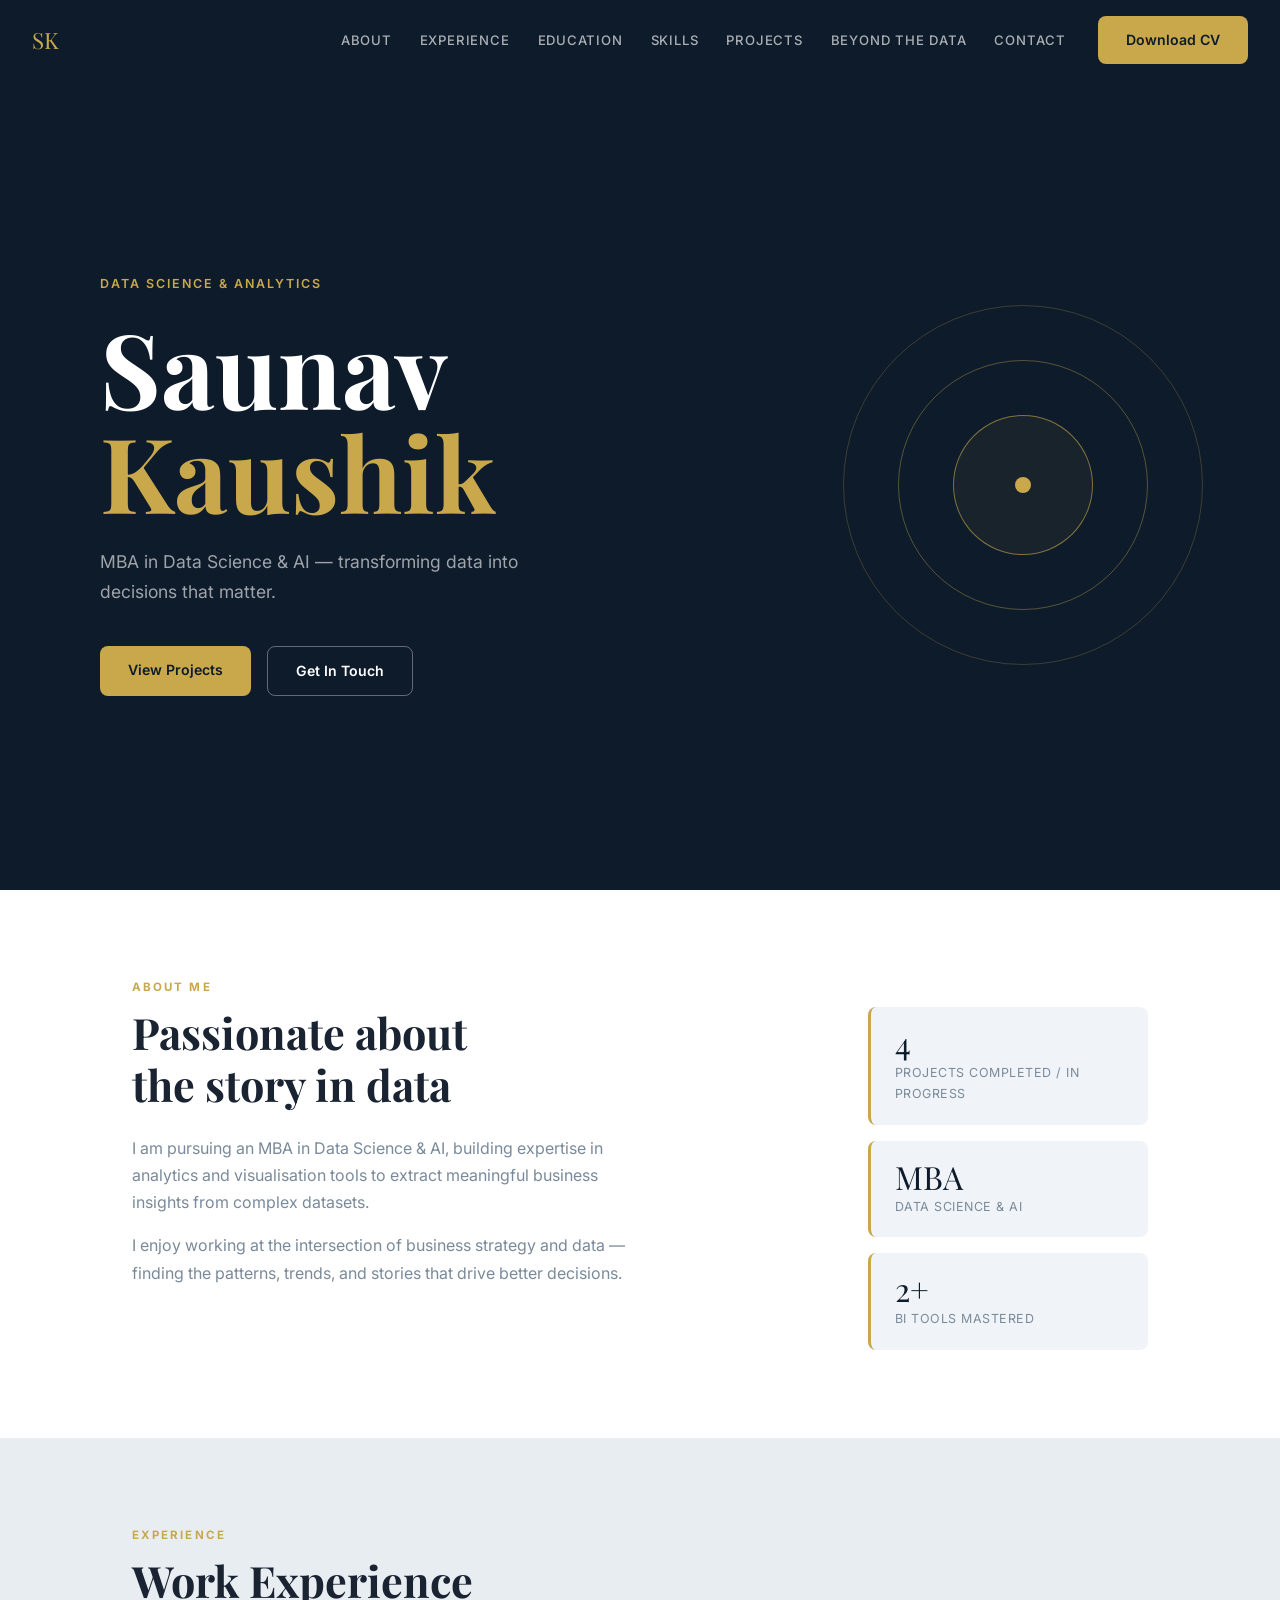
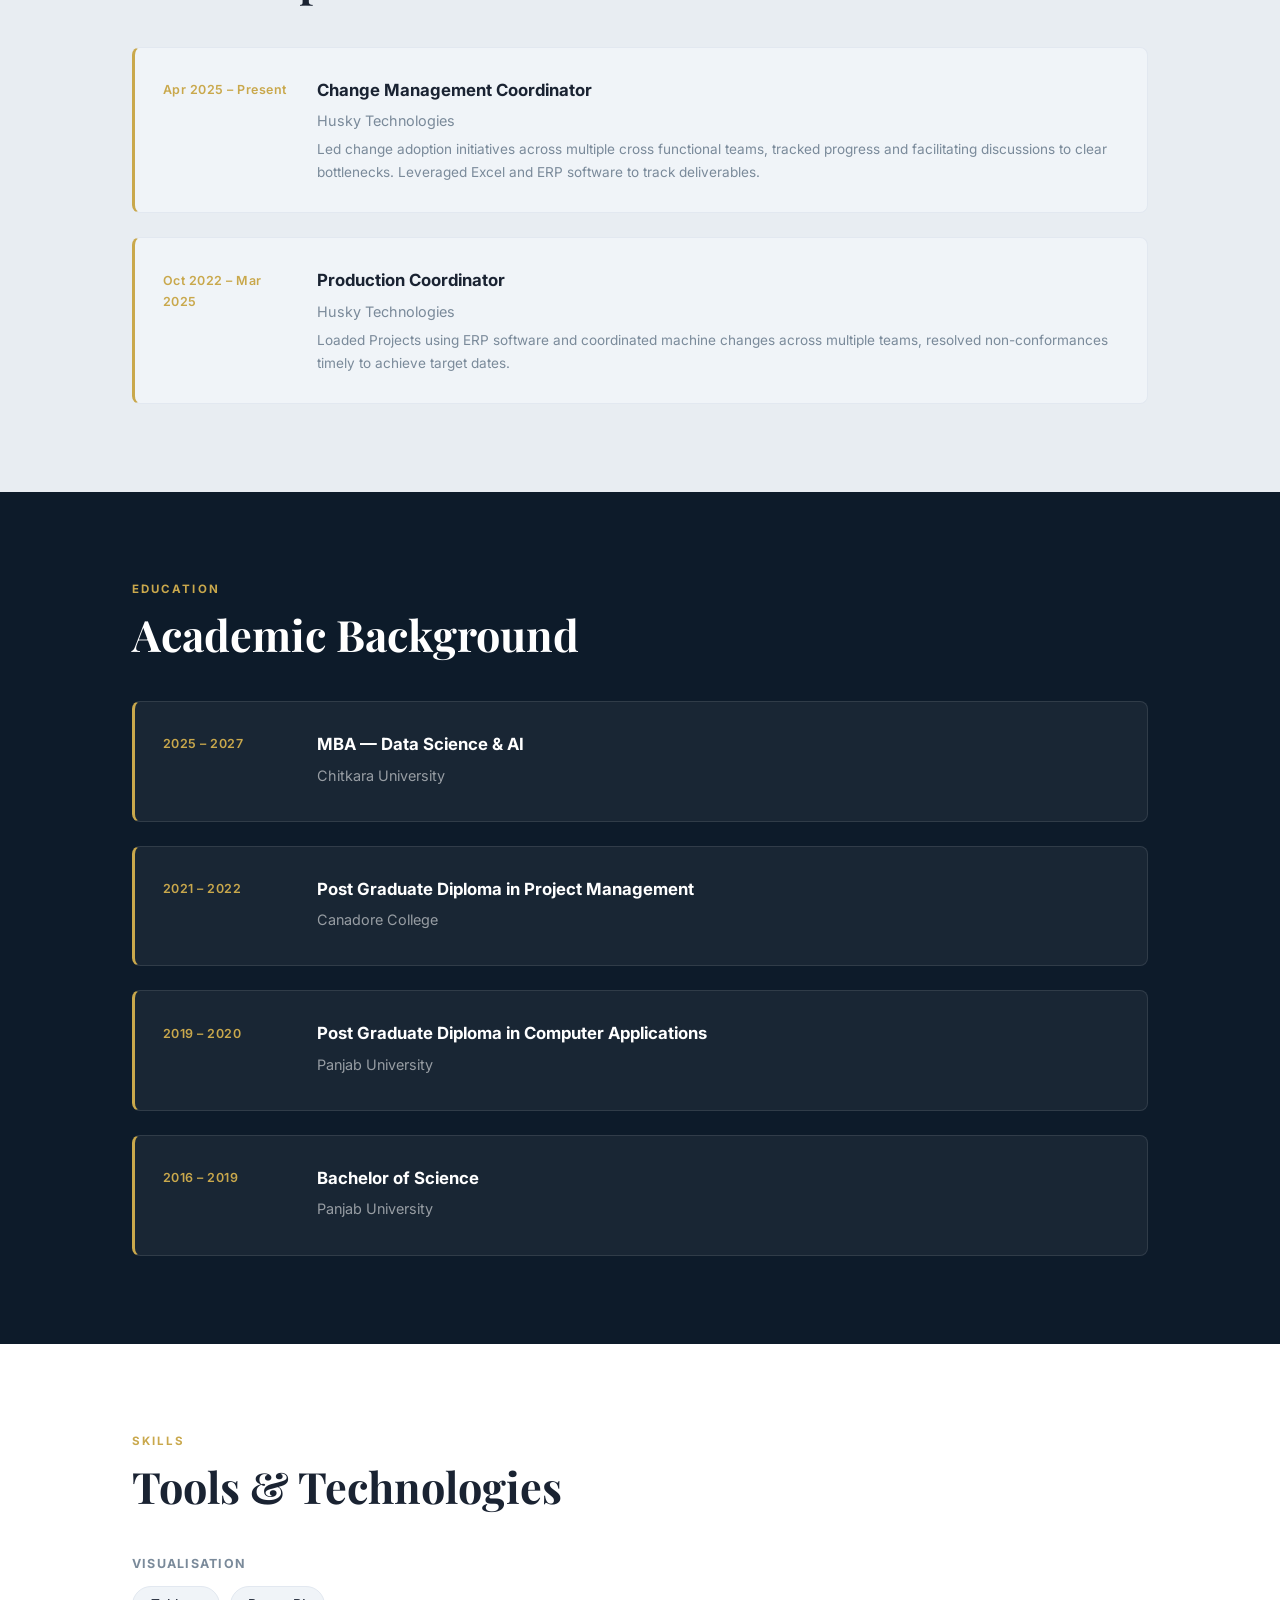
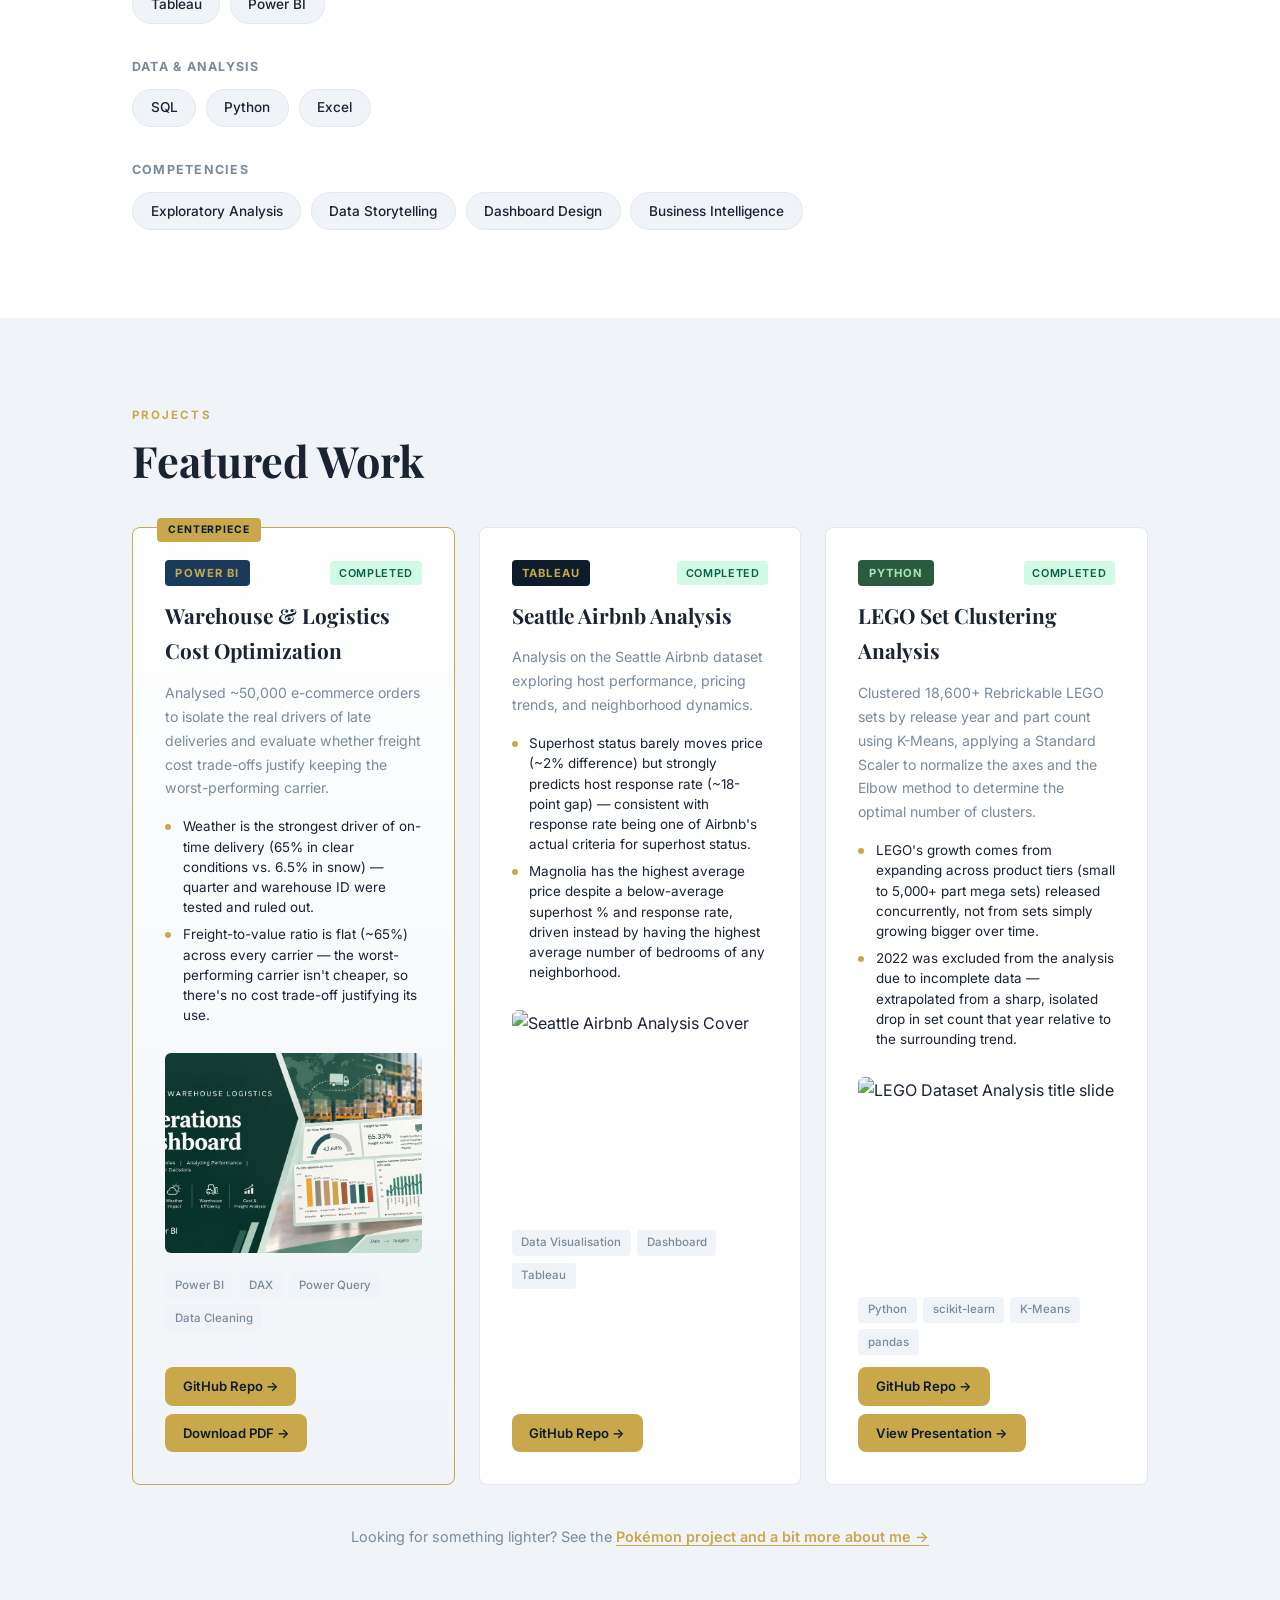
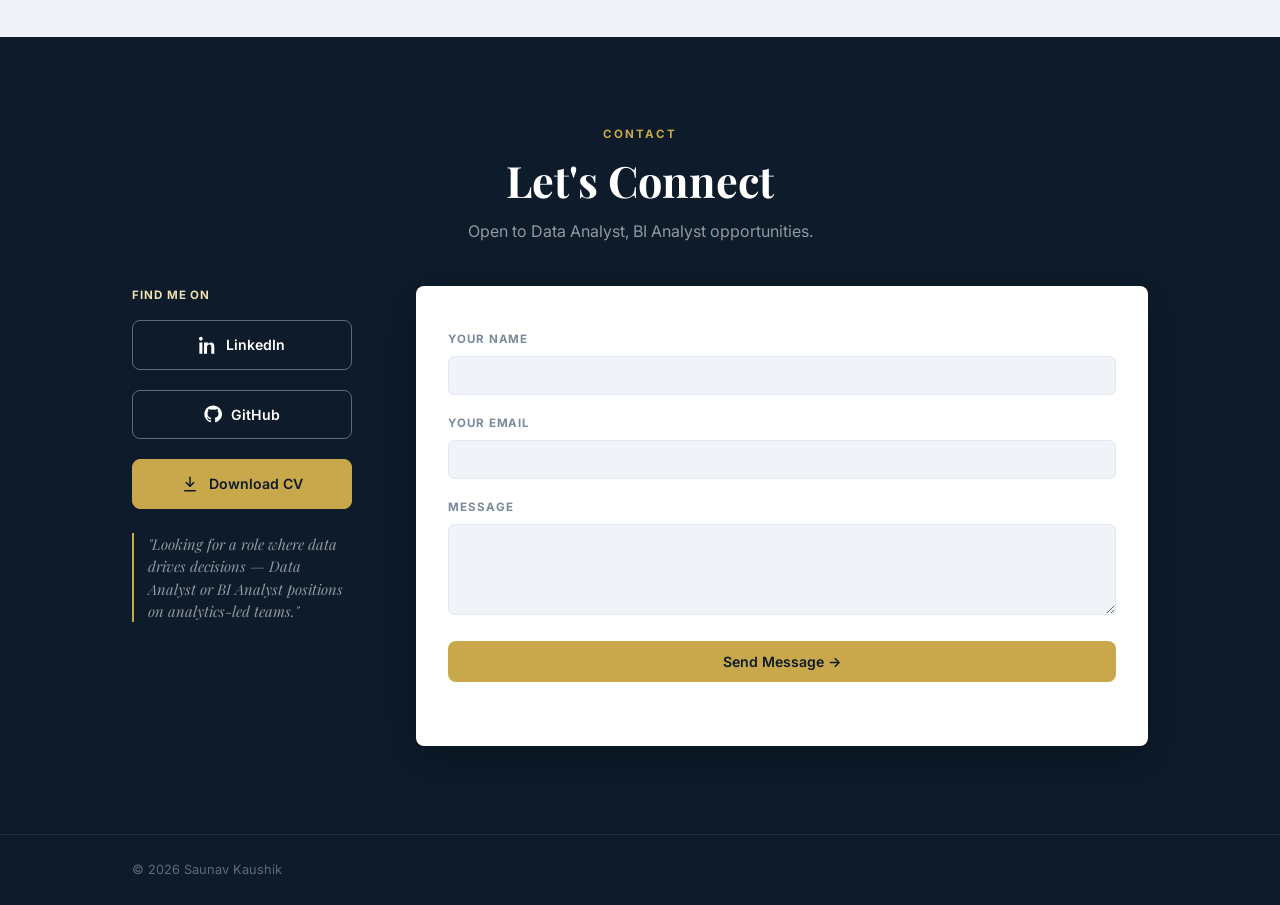
==== index.html @ afb72b19 "Update index.html" ====
<!DOCTYPE html>
<html lang="en">
<head>
  <meta charset="UTF-8" />
  <meta name="viewport" content="width=device-width, initial-scale=1.0"/>
  <title>Saunav Kaushik | Data Science Portfolio</title>
  <link rel="preconnect" href="https://fonts.googleapis.com">
  <link href="https://fonts.googleapis.com/css2?family=Playfair+Display:wght@600;700&family=Inter:wght@300;400;500;600&display=swap" rel="stylesheet">
  <link rel="stylesheet" href="css/style.css" />
</head>
<body>

  <!-- NAV -->
  <nav>
    <a href="index.html" class="nav-logo">SK</a>
    <ul>
      <li><a href="#about">About</a></li>
      <li><a href="#experience">Experience</a></li>
      <li><a href="#education">Education</a></li>
      <li><a href="#skills">Skills</a></li>
      <li><a href="#projects">Projects</a></li>
      <li><a href="fun.html">Beyond the Data</a></li>
      <li><a href="#contact">Contact</a></li>
    </ul>
    <a href="https://drive.google.com/file/d/1WptvGumXlsymUgz3zxBfDoVuFLlQmoJk/view?usp=sharing" target="_blank" class="btn btn-nav">Download CV</a>
  </nav>

  <!-- HERO -->
  <section class="hero">
    <div class="hero-inner">
      <p class="hero-tag">Data Science &amp; Analytics</p>
      <h1>Saunav<br><span>Kaushik</span></h1>
      <p class="hero-sub">MBA in Data Science &amp; AI — transforming data into decisions that matter.</p>
      <div class="hero-cta">
        <a href="#projects" class="btn">View Projects</a>
        <a href="#contact" class="btn btn-ghost">Get In Touch</a>
      </div>
    </div>
    <div class="hero-graphic">
      <div class="graphic-ring r1"></div>
      <div class="graphic-ring r2"></div>
      <div class="graphic-ring r3"></div>
      <div class="graphic-dot"></div>
    </div>
  </section>

  <!-- ABOUT -->
  <section id="about" class="section">
    <div class="container">
      <div class="section-label">About Me</div>
      <div class="about-grid">
        <div>
          <h2>Passionate about<br>the story in data</h2>
          <p>I am pursuing an MBA in Data Science &amp; AI, building expertise in analytics and visualisation tools to extract meaningful business insights from complex datasets.</p>
          <p>I enjoy working at the intersection of business strategy and data — finding the patterns, trends, and stories that drive better decisions.</p>
        </div>
        <div class="stat-stack">
          <div class="stat-card">
            <span class="stat-num">4</span>
            <span class="stat-desc">Projects Completed / In Progress</span>
          </div>
          <div class="stat-card">
            <span class="stat-num">MBA</span>
            <span class="stat-desc">Data Science &amp; AI</span>
          </div>
          <div class="stat-card">
            <span class="stat-num">2+</span>
            <span class="stat-desc">BI Tools Mastered</span>
          </div>
        </div>
      </div>
    </div>
  </section>

  <!-- EXPERIENCE -->
<section id="experience" class="section section-experience">
  <div class="container">
    <div class="section-label">Experience</div>
    <h2>Work Experience</h2>
    <div class="edu-timeline">

      <div class="edu-card" style="background: var(--slate); border-color: var(--border); border-left: 3px solid var(--gold);">
        <div class="edu-year">Apr 2025 – Present</div>
        <div class="edu-body">
          <h3 style="color: var(--ink);">Change Management Coordinator</h3>
          <p class="edu-inst" style="color: var(--muted);">Husky Technologies</p>
          <p class="edu-detail" style="color: var(--muted);">Led change adoption initiatives across multiple cross functional teams, tracked progress and facilitating discussions to clear bottlenecks. Leveraged Excel and ERP software to track deliverables.</p>
        </div>
      </div>

      <div class="edu-card" style="background: var(--slate); border-color: var(--border); border-left: 3px solid var(--gold);">
        <div class="edu-year">Oct 2022 – Mar 2025</div>
        <div class="edu-body">
          <h3 style="color: var(--ink);">Production Coordinator</h3>
          <p class="edu-inst" style="color: var(--muted);">Husky Technologies</p>
          <p class="edu-detail" style="color: var(--muted);">Loaded Projects using ERP software and coordinated machine changes across multiple teams, resolved non-conformances timely to achieve target dates.</p>
        </div>
      </div>

      <!-- Add more work experience blocks if needed -->

    </div>
  </div>
</section>

  <!-- EDUCATION -->
  <section id="education" class="section section-dark">
    <div class="container">
      <div class="section-label light">Education</div>
      <h2 class="light">Academic Background</h2>
      <div class="edu-timeline">

        <div class="edu-card">
          <div class="edu-year">2025 – 2027</div>
          <div class="edu-body">
            <h3>MBA — Data Science &amp; AI</h3>
            <p class="edu-inst">Chitkara University</p>
            <p class="edu-detail"><!-- Add relevant coursework, GPA, or a one-liner about the program --></p>
          </div>
        </div>

        <div class="edu-card">
          <div class="edu-year">2021 – 2022</div>
          <div class="edu-body">
            <h3>Post Graduate Diploma in Project Management</h3>
            <p class="edu-inst">Canadore College</p>
            <p class="edu-detail"><!-- Grade / specialisation --></p>
          </div>
        </div>

        <div class="edu-card">
          <div class="edu-year">2019 – 2020</div>
          <div class="edu-body">
            <h3>Post Graduate Diploma in Computer Applications</h3>
            <p class="edu-inst">Panjab University</p>
            <p class="edu-detail"><!-- Grade / specialisation --></p>
          </div>
        </div>

                <div class="edu-card">
          <div class="edu-year">2016 – 2019</div>
          <div class="edu-body">
            <h3>Bachelor of Science</h3>
            <p class="edu-inst">Panjab University</p>
            <p class="edu-detail"><!-- Grade / specialisation --></p>
          </div>
        </div>

        <!-- Add more education blocks if needed -->

      </div>
    </div>
  </section>

  <!-- SKILLS -->
  <section id="skills" class="section">
    <div class="container">
      <div class="section-label">Skills</div>
      <h2>Tools &amp; Technologies</h2>
      <div class="skills-grid">
        <div class="skill-group">
          <h4>Visualisation</h4>
          <div class="pills">
            <span class="pill">Tableau</span>
            <span class="pill">Power BI</span>
          </div>
        </div>
        <div class="skill-group">
          <h4>Data &amp; Analysis</h4>
          <div class="pills">
            <span class="pill">SQL</span>
            <span class="pill">Python</span>
            <span class="pill">Excel</span>
          </div>
        </div>
        <div class="skill-group">
          <h4>Competencies</h4>
          <div class="pills">
            <span class="pill">Exploratory Analysis</span>
            <span class="pill">Data Storytelling</span>
            <span class="pill">Dashboard Design</span>
            <span class="pill">Business Intelligence</span>
          </div>
        </div>
      </div>
    </div>
  </section>

  <!-- PROJECTS -->
  <section id="projects" class="section section-mid">
    <div class="container">
      <div class="section-label">Projects</div>
      <h2>Featured Work</h2>
      <div class="projects-grid">

        <!-- PROJECT 1 — Power BI — Warehouse/Logistics (Centerpiece) -->
        <div class="project-card project-featured">
          <div class="project-header">
            <span class="tool-badge pbi">Power BI</span>
            <span class="status-badge done">Completed</span>
          </div>
          <h3>Warehouse &amp; Logistics Cost Optimization</h3>
          <p>Analysed ~50,000 e-commerce orders to isolate the real drivers of late deliveries and evaluate whether freight cost trade-offs justify keeping the worst-performing carrier.</p>
          <ul class="project-analysis">
            <li>Weather is the strongest driver of on-time delivery (65% in clear conditions vs. 6.5% in snow) — quarter and warehouse ID were tested and ruled out.</li>
            <li>Freight-to-value ratio is flat (~65%) across every carrier — the worst-performing carrier isn't cheaper, so there's no cost trade-off justifying its use.</li>
          </ul>
          <div class="project-screenshots single" style="grid-template-columns: 1fr;">
            <img src="img/warehouse-cover.jpg" alt="Warehouse Logistics Operations Dashboard cover" />
          </div>
          <ul class="project-tags">
            <li>Power BI</li>
            <li>DAX</li>
            <li>Power Query</li>
            <li>Data Cleaning</li>
          </ul>
          <div class="project-footer">
            <a href="https://github.com/Saunavkaushik/Warehouse_logistics_PowerBI" target="_blank" class="btn btn-sm">GitHub Repo →</a>
            <a href="https://raw.githubusercontent.com/Saunavkaushik/Warehouse_logistics_PowerBI/main/Warehouse%20logistics%20dashboard.pdf" target="_blank" class="btn btn-sm btn-outline">Download PDF →</a>
          </div>
        </div>

        <!-- PROJECT 2 — Tableau -->
        <div class="project-card">
          <div class="project-header">
            <span class="tool-badge">Tableau</span>
            <span class="status-badge done">Completed</span>
          </div>
          <h3>Seattle Airbnb Analysis</h3>
          <p>Analysis on the Seattle Airbnb dataset exploring host performance, pricing trends, and neighborhood dynamics.</p>
          <ul class="project-analysis">
            <li>Superhost status barely moves price (~2% difference) but strongly predicts host response rate (~18-point gap) — consistent with response rate being one of Airbnb's actual criteria for superhost status.</li>
            <li>Magnolia has the highest average price despite a below-average superhost % and response rate, driven instead by having the highest average number of bedrooms of any neighborhood.</li>
          </ul>
          <div class="project-screenshots single" style="grid-template-columns: 1fr;">
            <img src="https://raw.githubusercontent.com/Saunavkaushik/AirBNB-Tableau/main/AirBNB_cover.png" alt="Seattle Airbnb Analysis Cover" />
          </div>
          <ul class="project-tags">
            <li>Data Visualisation</li>
            <li>Dashboard</li>
            <li>Tableau</li>
          </ul>
          <div class="project-footer">
            <a href="https://github.com/Saunavkaushik/AirBNB-Tableau" target="_blank" class="btn btn-sm">GitHub Repo →</a>
          </div>
        </div>

<!-- PROJECT 3 — Python / K-Means -->
<div class="project-card">
  <div class="project-header">
    <span class="tool-badge python">Python</span>
    <span class="status-badge done">Completed</span>
  </div>
  <h3>LEGO Set Clustering Analysis</h3>
  <p>Clustered 18,600+ Rebrickable LEGO sets by release year and part count using K-Means, applying a Standard Scaler to normalize the axes and the Elbow method to determine the optimal number of clusters.</p>
  <ul class="project-analysis">
    <li>LEGO's growth comes from expanding across product tiers (small to 5,000+ part mega sets) released concurrently, not from sets simply growing bigger over time.</li>
    <li>2022 was excluded from the analysis due to incomplete data — extrapolated from a sharp, isolated drop in set count that year relative to the surrounding trend.</li>
  </ul>
  <div class="project-screenshots single" style="grid-template-columns: 1fr;">
    <img src="https://raw.githubusercontent.com/Saunavkaushik/Lego_Analysis/main/title_slide.png" alt="LEGO Dataset Analysis title slide" />
  </div>
  <ul class="project-tags">
    <li>Python</li>
    <li>scikit-learn</li>
    <li>K-Means</li>
    <li>pandas</li>
  </ul>
  <div class="project-footer">
    <a href="https://github.com/Saunavkaushik/Lego_Analysis" target="_blank" class="btn btn-sm">GitHub Repo →</a>
    <a href="https://raw.githubusercontent.com/Saunavkaushik/Lego_Analysis/main/Lego_Analysis_Presentation.pptx" target="_blank" class="btn btn-sm btn-outline">View Presentation →</a>
  </div>
</div>

      </div>

      <p class="projects-footnote">Looking for something lighter? See the <a href="fun.html">Pokémon project and a bit more about me →</a></p>
    </div>
  </section>

<!-- CONTACT -->
<section id="contact" class="section section-dark">
  <div class="container contact-wrap">
    <div class="section-label light">Contact</div>
    <h2 class="light">Let's Connect</h2>
    <p class="light muted-text">Open to Data Analyst, BI Analyst opportunities.</p>

    <div class="contact-flex">
      <div>
        <div class="contact-find-me">Find Me On</div>
        <div class="contact-links contact-links-vertical">
          <a href="https://www.linkedin.com/in/saunav-kaushik-29296320b/" target="_blank" class="btn btn-ghost btn-icon">
            <svg viewBox="0 0 24 24" fill="currentColor"><path d="M4.98 3.5C4.98 4.88 3.9 6 2.5 6S0 4.88 0 3.5 1.12 1 2.5 1 4.98 2.12 4.98 3.5zM.5 8.5h4v15h-4v-15zm7.5 0h3.8v2.05h.05c.53-1 1.83-2.05 3.77-2.05 4.03 0 4.78 2.65 4.78 6.1v8.9h-4v-7.9c0-1.9-.03-4.34-2.64-4.34-2.65 0-3.06 2.07-3.06 4.2v8.04h-4v-15z"/></svg>
            LinkedIn
          </a>
          <a href="https://github.com/saunavkaushik" target="_blank" class="btn btn-ghost btn-icon">
            <svg viewBox="0 0 24 24" fill="currentColor"><path d="M12 .5C5.73.5.5 5.73.5 12c0 5.08 3.29 9.39 7.86 10.91.58.1.79-.25.79-.56 0-.28-.01-1.02-.02-2-3.2.7-3.88-1.54-3.88-1.54-.53-1.34-1.29-1.7-1.29-1.7-1.05-.72.08-.71.08-.71 1.17.08 1.78 1.2 1.78 1.2 1.03 1.77 2.71 1.26 3.37.96.1-.75.4-1.26.73-1.55-2.55-.29-5.23-1.28-5.23-5.68 0-1.25.45-2.28 1.18-3.08-.12-.29-.51-1.46.11-3.04 0 0 .96-.31 3.15 1.18a10.9 10.9 0 0 1 5.74 0c2.19-1.49 3.15-1.18 3.15-1.18.62 1.58.23 2.75.11 3.04.73.8 1.18 1.83 1.18 3.08 0 4.41-2.69 5.38-5.25 5.67.41.36.78 1.06.78 2.15 0 1.55-.01 2.8-.01 3.18 0 .31.21.67.8.56C20.71 21.39 24 17.08 24 12c0-6.27-5.23-11.5-12-11.5z"/></svg>
            GitHub
          </a>
          <a href="https://drive.google.com/file/d/1WptvGumXlsymUgz3zxBfDoVuFLlQmoJk/view?usp=sharing" target="_blank" class="btn btn-gold-cv btn-icon">
            <svg viewBox="0 0 24 24" fill="none" stroke="currentColor" stroke-width="2" stroke-linecap="round" stroke-linejoin="round"><path d="M12 3v12"/><path d="M7 10l5 5 5-5"/><path d="M5 21h14"/></svg>
            Download CV
          </a>
        </div>
        <p class="contact-quote">"Looking for a role where data drives decisions — Data Analyst or BI Analyst positions on analytics-led teams."</p>
      </div>

      <form id="contact-form" class="contact-form-card" action="https://formspree.io/f/mwlkzynz" method="POST">
        <label for="cf-name">Your Name</label>
        <input type="text" id="cf-name" name="name" required />

        <label for="cf-email">Your Email</label>
        <input type="email" id="cf-email" name="_replyto" required />

        <label for="cf-message">Message</label>
        <textarea id="cf-message" name="message" rows="4" required></textarea>

        <button type="submit" class="btn contact-submit-btn">Send Message →</button>
        <p class="contact-form-status" id="contact-form-status"></p>
      </form>
    </div>
  </div>
</section>


  <footer>
    <div class="container footer-inner">
      <span>© 2026 Saunav Kaushik</span>
    </div>
  </footer>

  <script>
    function copyEmail(e) {
      const btn = e.currentTarget;
      const email = btn.getAttribute('data-email');
      if (navigator.clipboard) {
        navigator.clipboard.writeText(email).then(() => {
          const original = btn.textContent;
          btn.textContent = 'Copied!';
          setTimeout(() => { btn.textContent = original; }, 1800);
        });
      }
      // mailto: still fires as default action for anyone with a mail client configured
    }

    const contactForm = document.getElementById('contact-form');
    const contactStatus = document.getElementById('contact-form-status');
    if (contactForm) {
      contactForm.addEventListener('submit', async function (e) {
        e.preventDefault();
        const submitBtn = contactForm.querySelector('.contact-submit-btn');
        const originalBtnText = submitBtn.textContent;
        submitBtn.textContent = 'Sending...';
        submitBtn.disabled = true;
        contactStatus.textContent = '';
        contactStatus.className = 'contact-form-status';

        try {
          const response = await fetch(contactForm.action, {
            method: 'POST',
            body: new FormData(contactForm),
            headers: { 'Accept': 'application/json' }
          });
          if (response.ok) {
            contactForm.reset();
            contactStatus.textContent = "Thanks — I'll get back to you soon.";
            contactStatus.classList.add('success');
          } else {
            contactStatus.textContent = 'Something went wrong. Please try again or email me directly.';
            contactStatus.classList.add('error');
          }
        } catch (err) {
          contactStatus.textContent = 'Something went wrong. Please try again or email me directly.';
          contactStatus.classList.add('error');
        } finally {
          submitBtn.textContent = originalBtnText;
          submitBtn.disabled = false;
        }
      });
    }
  </script>

</body>
</html>
---- css/style.css ----
/* =============================================
   SAUNAV KAUSHIK — PORTFOLIO STYLESHEET
   Navy + Slate + Gold | Professional & Sharp
   ============================================= */

:root {
  --navy:      #0d1b2a;
  --navy-mid:  #162236;
  --slate:     #f0f4f8;
  --gold:      #c9a84c;
  --gold-lt:   #f0e0b0;
  --white:     #ffffff;
  --ink:       #1a2332;
  --muted:     #7a8a9a;
  --border:    #e2e8f0;

  --font-display: 'Playfair Display', Georgia, serif;
  --font-body:    'Inter', system-ui, sans-serif;

  --max-w: 1080px;
  --radius: 8px;
}

/* RESET */
*, *::before, *::after { box-sizing: border-box; margin: 0; padding: 0; }
html { scroll-behavior: smooth; }
body {
  font-family: var(--font-body);
  background: var(--white);
  color: var(--ink);
  font-size: 1rem;
  line-height: 1.7;
  -webkit-font-smoothing: antialiased;
}
a { color: inherit; text-decoration: none; }

/* ── CONTAINER ── */
.container { max-width: var(--max-w); margin: 0 auto; padding: 0 2rem; }

/* ── NAV ── */
nav {
  position: sticky; top: 0; z-index: 100;
  display: flex; align-items: center; gap: 2rem;
  padding: 1rem 2rem;
  background: var(--navy);
}
.nav-logo {
  font-family: var(--font-display);
  font-size: 1.4rem;
  color: var(--gold);
  margin-right: auto;
}
nav ul { list-style: none; display: flex; gap: 1.75rem; }
nav ul a {
  font-size: 0.82rem; font-weight: 500;
  letter-spacing: 0.06em; text-transform: uppercase;
  color: rgba(255,255,255,0.65);
  transition: color 0.2s;
}
nav ul a:hover { color: var(--gold); }
.btn-nav {
  background: var(--gold); color: var(--navy);
  font-size: 0.8rem; font-weight: 600;
  padding: 0.5rem 1.2rem; border-radius: var(--radius);
  white-space: nowrap;
  transition: opacity 0.2s;
}
.btn-nav:hover { opacity: 0.85; }

/* ── HERO ── */
.hero {
  background: var(--navy);
  min-height: 90vh;
  display: flex; align-items: center;
  position: relative; overflow: hidden;
  padding: 4rem 2rem;
}
.hero-inner {
  max-width: var(--max-w); margin: 0 auto; width: 100%;
  position: relative; z-index: 2;
}
.hero-tag {
  font-size: 0.78rem; font-weight: 600;
  letter-spacing: 0.16em; text-transform: uppercase;
  color: var(--gold); margin-bottom: 1.25rem;
}
.hero h1 {
  font-family: var(--font-display);
  font-size: clamp(3.5rem, 9vw, 6.5rem);
  line-height: 1.0; color: var(--white);
  margin-bottom: 1.5rem;
}
.hero h1 span { color: var(--gold); }
.hero-sub {
  font-size: 1.1rem; color: rgba(255,255,255,0.6);
  max-width: 460px; margin-bottom: 2.5rem;
}
.hero-cta { display: flex; gap: 1rem; flex-wrap: wrap; }

/* Graphic rings */
.hero-graphic {
  position: absolute; right: 6%; top: 50%;
  transform: translateY(-50%);
  width: 360px; height: 360px;
}
.graphic-ring {
  position: absolute; border-radius: 50%;
  border: 1px solid rgba(201,168,76,0.25);
  top: 50%; left: 50%; transform: translate(-50%,-50%);
}
.r1 { width: 360px; height: 360px; }
.r2 { width: 250px; height: 250px; border-color: rgba(201,168,76,0.4); }
.r3 { width: 140px; height: 140px; border-color: rgba(201,168,76,0.6); background: rgba(201,168,76,0.06); }
.graphic-dot {
  position: absolute; top: 50%; left: 50%;
  transform: translate(-50%,-50%);
  width: 16px; height: 16px; border-radius: 50%;
  background: var(--gold);
}

/* ── BUTTONS ── */
.btn {
  display: inline-block;
  padding: 0.75rem 1.75rem;
  background: var(--gold); color: var(--navy);
  font-weight: 600; font-size: 0.88rem;
  border-radius: var(--radius);
  transition: opacity 0.2s, transform 0.15s;
  cursor: pointer;
}
.btn:hover { opacity: 0.88; transform: translateY(-1px); }
.btn-ghost {
  background: transparent;
  border: 1.5px solid rgba(255,255,255,0.35);
  color: var(--white);
}
.btn-ghost:hover { border-color: var(--gold); color: var(--gold); background: transparent; transform: translateY(-1px); }
.btn-sm { padding: 0.5rem 1.1rem; font-size: 0.82rem; }
.btn-disabled {
  background: var(--border); color: var(--muted);
  pointer-events: none; cursor: default;
}

/* ── SECTIONS ── */
.section { padding: 5.5rem 0; }
.section-dark {
  background: var(--navy);
  padding: 5.5rem 0;
}
.section-mid {
  background: var(--slate);
  padding: 5.5rem 0;
}

.section-label {
  font-size: 0.72rem; font-weight: 700;
  letter-spacing: 0.18em; text-transform: uppercase;
  color: var(--gold); margin-bottom: 0.6rem;
}
.section-label.light { color: var(--gold); }

h2 {
  font-family: var(--font-display);
  font-size: clamp(1.9rem, 4vw, 2.7rem);
  color: var(--ink); margin-bottom: 2.5rem; line-height: 1.2;
}
h2.light { color: var(--white); }
.muted-text { color: rgba(255,255,255,0.55); margin-bottom: 2rem; }

/* ── ABOUT ── */
.about-grid {
  display: grid; grid-template-columns: 1fr 280px; gap: 4rem; align-items: start;
}
.about-grid p { color: var(--muted); margin-bottom: 1rem; max-width: 520px; }
.about-grid h2 { margin-bottom: 1.5rem; }
.stat-stack { display: flex; flex-direction: column; gap: 1rem; }
.stat-card {
  background: var(--slate); border-radius: var(--radius);
  padding: 1.25rem 1.5rem;
  border-left: 3px solid var(--gold);
  display: flex; flex-direction: column; gap: 0.2rem;
}
.stat-num {
  font-family: var(--font-display); font-size: 2rem;
  color: var(--navy); line-height: 1;
}
.stat-desc { font-size: 0.78rem; color: var(--muted); text-transform: uppercase; letter-spacing: 0.04em; }

/* ── EDUCATION ── */
.edu-timeline { display: flex; flex-direction: column; gap: 1.5rem; }
.edu-card {
  display: grid; grid-template-columns: 130px 1fr;
  gap: 1.5rem; align-items: start;
  background: rgba(255,255,255,0.05);
  border: 1px solid rgba(255,255,255,0.1);
  border-radius: var(--radius); padding: 1.75rem;
  border-left: 3px solid var(--gold);
}
.edu-year {
  font-size: 0.78rem; font-weight: 600;
  color: var(--gold); letter-spacing: 0.04em;
  padding-top: 0.2rem;
}
.edu-body h3 { font-size: 1.05rem; color: var(--white); margin-bottom: 0.3rem; }
.edu-inst { font-size: 0.9rem; color: rgba(255,255,255,0.55); margin-bottom: 0.3rem; }
.edu-detail { font-size: 0.85rem; color: rgba(255,255,255,0.4); }

/* ── SKILLS ── */
.skills-grid { display: flex; flex-direction: column; gap: 2rem; }
.skill-group h4 {
  font-size: 0.78rem; font-weight: 700;
  text-transform: uppercase; letter-spacing: 0.1em;
  color: var(--muted); margin-bottom: 0.75rem;
}
.pills { display: flex; flex-wrap: wrap; gap: 0.6rem; }
.pill {
  background: var(--slate); border: 1.5px solid var(--border);
  border-radius: 100px; padding: 0.4rem 1.1rem;
  font-size: 0.85rem; font-weight: 500; color: var(--ink);
  transition: background 0.2s, border-color 0.2s, color 0.2s;
  cursor: default;
}
.pill:hover { background: var(--navy); border-color: var(--navy); color: var(--gold); }

/* ── PROJECTS ── */
.projects-grid {
  display: grid; grid-template-columns: repeat(auto-fit, minmax(300px, 1fr));
  gap: 1.5rem;
}
.project-card {
  background: var(--white); border: 1px solid var(--border);
  border-radius: var(--radius); padding: 2rem;
  display: flex; flex-direction: column; gap: 0.75rem;
  transition: box-shadow 0.25s, transform 0.2s;
}
.project-card:hover { box-shadow: 0 8px 30px rgba(0,0,0,0.1); transform: translateY(-3px); }
.project-card.wip { opacity: 0.72; }
.project-header { display: flex; justify-content: space-between; align-items: center; }

.tool-badge {
  font-size: 0.7rem; font-weight: 700;
  letter-spacing: 0.1em; text-transform: uppercase;
  background: var(--navy); color: var(--gold);
  padding: 0.22rem 0.65rem; border-radius: 4px;
}
.tool-badge.pbi { background: #1a3a5c; }
.tool-badge.python { background: #2b5b3f; color: #a8e6b8; }

.status-badge {
  font-size: 0.68rem; font-weight: 600;
  text-transform: uppercase; letter-spacing: 0.06em;
  padding: 0.2rem 0.55rem; border-radius: 4px;
}
.status-badge.done { background: #d1fae5; color: #065f46; }
.status-badge.wip  { background: #fef3c7; color: #92400e; }

.project-card h3 {
  font-family: var(--font-display); font-size: 1.3rem; color: var(--ink);
}
.project-card p { font-size: 0.88rem; color: var(--muted); }
.project-tags {
  list-style: none; display: flex; flex-wrap: wrap; gap: 0.4rem;
}
.project-tags li {
  font-size: 0.72rem; font-weight: 500;
  color: var(--muted); background: var(--slate);
  padding: 0.2rem 0.6rem; border-radius: 4px;
}
.project-footer {
  margin-top: auto;
  display: flex;
  gap: 0.5rem;
  flex-wrap: wrap;
}

/* ── CONTACT ── */
.contact-wrap { text-align: center; }
.contact-wrap h2 { margin-bottom: 0.75rem; }
.contact-links {
  display: flex; flex-wrap: wrap; gap: 1rem;
  justify-content: center; margin-top: 2rem;
}

/* ── FOOTER ── */
footer {
  background: var(--navy);
  padding: 1.5rem 2rem;
  border-top: 1px solid rgba(255,255,255,0.08);
}
.footer-inner {
  display: flex; justify-content: space-between;
  font-size: 0.8rem; color: rgba(255,255,255,0.35);
}

/* ── RESPONSIVE ── */
@media (max-width: 768px) {
  nav ul { display: none; }
  .hero-graphic { display: none; }
  .about-grid { grid-template-columns: 1fr; }
  .stat-stack { flex-direction: row; flex-wrap: wrap; }
  .edu-card { grid-template-columns: 1fr; gap: 0.5rem; }
  .footer-inner { flex-direction: column; gap: 0.5rem; text-align: center; }
}

.section-experience {
  background: #e8edf2;
}

.project-screenshots {
  display: grid;
  grid-template-columns: 1fr 1fr;
  gap: 0.5rem;
  border-radius: 6px;
  overflow: hidden;
  margin: 0.5rem 0;
}
.project-screenshots img {
  width: 100%;
  height: 120px;
  object-fit: cover;
  object-position: top;
  display: block;
}

.project-screenshots.single img {
  height: 200px;
}

/* ── PROJECT ANALYSIS BULLETS ── */
.project-analysis {
  list-style: none;
  display: flex;
  flex-direction: column;
  gap: 0.45rem;
  margin: 0.25rem 0 0.5rem;
}
.project-analysis li {
  position: relative;
  padding-left: 1.1rem;
  font-size: 0.84rem;
  color: var(--ink);
  line-height: 1.5;
}
.project-analysis li::before {
  content: "";
  position: absolute;
  left: 0;
  top: 0.55em;
  width: 6px;
  height: 6px;
  border-radius: 50%;
  background: var(--gold);
}

/* ── FEATURED PROJECT CARD ── */
.project-featured {
  border: 1.5px solid var(--gold);
  background: linear-gradient(180deg, var(--white) 0%, var(--slate) 100%);
  position: relative;
}
.project-featured::before {
  content: "Centerpiece";
  position: absolute;
  top: -0.65rem;
  left: 1.5rem;
  background: var(--gold);
  color: var(--navy);
  font-size: 0.65rem;
  font-weight: 700;
  letter-spacing: 0.08em;
  text-transform: uppercase;
  padding: 0.2rem 0.7rem;
  border-radius: 4px;
}

/* ── PROJECTS FOOTNOTE (link to fun page) ── */
.projects-footnote {
  text-align: center;
  margin-top: 2.5rem;
  font-size: 0.9rem;
  color: var(--muted);
}
.projects-footnote a {
  color: var(--gold);
  font-weight: 600;
  border-bottom: 1px solid var(--gold);
}

/* ── FUN PAGE HERO VARIANT ── */
.fun-hero .hero-tag { color: var(--gold-lt); }

/* ── FUN PAGE PROFILE PHOTO ── */
.hero-photo-wrap {
  border-radius: 50%;
  overflow: hidden;
  width: 340px;
  height: 340px;
  border: 3px solid var(--gold);
  box-shadow: 0 12px 40px rgba(0,0,0,0.35);
}
.hero-photo {
  width: 100%;
  height: 100%;
  object-fit: cover;
  object-position: center 30%;
  display: block;
}
@media (max-width: 768px) {
  .hero-photo-wrap { display: none; }
}

/* ── FUN PAGE HERO PHOTO OVERRIDE ── */
.fun-hero .hero-photo-wrap {
  width: 400px;
  height: 400px;
  right: 12%;
}
/* ── ABOUT SECTION WITH PHOTO (fun page) ── */
.about-photo-grid {
  display: grid;
  grid-template-columns: 320px 1fr;
  gap: 3rem;
  align-items: center;
}
.about-photo-grid p {
  color: var(--muted);
  margin-bottom: 1rem;
  max-width: 520px;
}
.about-photo-grid h2 { margin-bottom: 1.5rem; }

.about-photo-frame {
  height: 480px;
  border-radius: var(--radius);
  overflow: hidden;
  box-shadow: 0 12px 40px rgba(0,0,0,0.15);
}
.about-photo-frame img {
  width: 100%;
  height: 100%;
  object-fit: cover;
  object-position: center 30%;
  display: block;
}

@media (max-width: 768px) {
  .about-photo-grid { grid-template-columns: 1fr; }
  .about-photo-frame { height: 320px; }
}

/* ── CONTACT: split layout (buttons + form) ── */

.contact-find-me {
  font-size: 0.72rem;
  font-weight: 700;
  letter-spacing: 0.08em;
  text-transform: uppercase;
  color: var(--gold-lt);
  margin-bottom: 0.9rem;
}

.contact-quote {
  font-family: var(--font-display);
  font-style: italic;
  font-size: 0.92rem;
  color: rgba(255,255,255,0.55);
  margin-top: 1.5rem;
  line-height: 1.5;
  border-left: 2px solid var(--gold);
  padding-left: 0.9rem;
}

.btn-icon {
  display: inline-flex;
  align-items: center;
  justify-content: center;
  gap: 0.6rem;
}
.btn-icon svg { width: 18px; height: 18px; flex-shrink: 0; }

.btn-gold-cv {
  background: var(--gold);
  color: var(--navy);
  border: 1.5px solid var(--gold);
}
.btn-gold-cv:hover { opacity: 0.88; color: var(--navy); transform: translateY(-1px); }

.contact-flex {
  display: grid;
  grid-template-columns: 220px 1fr;
  gap: 4rem;
  margin-top: 2.5rem;
  text-align: left;
  align-items: start;
}
.contact-links-vertical {
  display: flex;
  flex-direction: column;
  gap: 1.25rem;
  margin-top: 0;
  flex-wrap: nowrap;
}
.contact-links-vertical .btn { text-align: center; }

.contact-form-card {
  background: var(--white);
  border-radius: var(--radius);
  padding: 2rem;
  display: flex;
  flex-direction: column;
  gap: 0.4rem;
  box-shadow: 0 12px 40px rgba(0,0,0,0.25);
}
.contact-form-card label {
  font-size: 0.72rem;
  font-weight: 700;
  letter-spacing: 0.08em;
  text-transform: uppercase;
  color: var(--muted);
  margin-top: 0.75rem;
}
.contact-form-card input,
.contact-form-card textarea {
  font-family: var(--font-body);
  font-size: 0.9rem;
  padding: 0.65rem 0.8rem;
  border: 1.5px solid var(--border);
  border-radius: 6px;
  background: var(--slate);
  color: var(--ink);
  resize: vertical;
}
.contact-form-card input:focus,
.contact-form-card textarea:focus {
  outline: none;
  border-color: var(--gold);
}
.contact-submit-btn {
  margin-top: 1.25rem;
  border: none;
  font-family: var(--font-body);
}
.contact-submit-btn:disabled { opacity: 0.6; cursor: default; }
.contact-form-status {
  font-size: 0.85rem;
  margin-top: 0.6rem;
  min-height: 1.2em;
}
.contact-form-status.success { color: #065f46; }
.contact-form-status.error { color: #b91c1c; }

@media (max-width: 768px) {
  .contact-flex { grid-template-columns: 1fr; }
  .contact-wrap { text-align: center; }
  .contact-flex { text-align: left; }
}
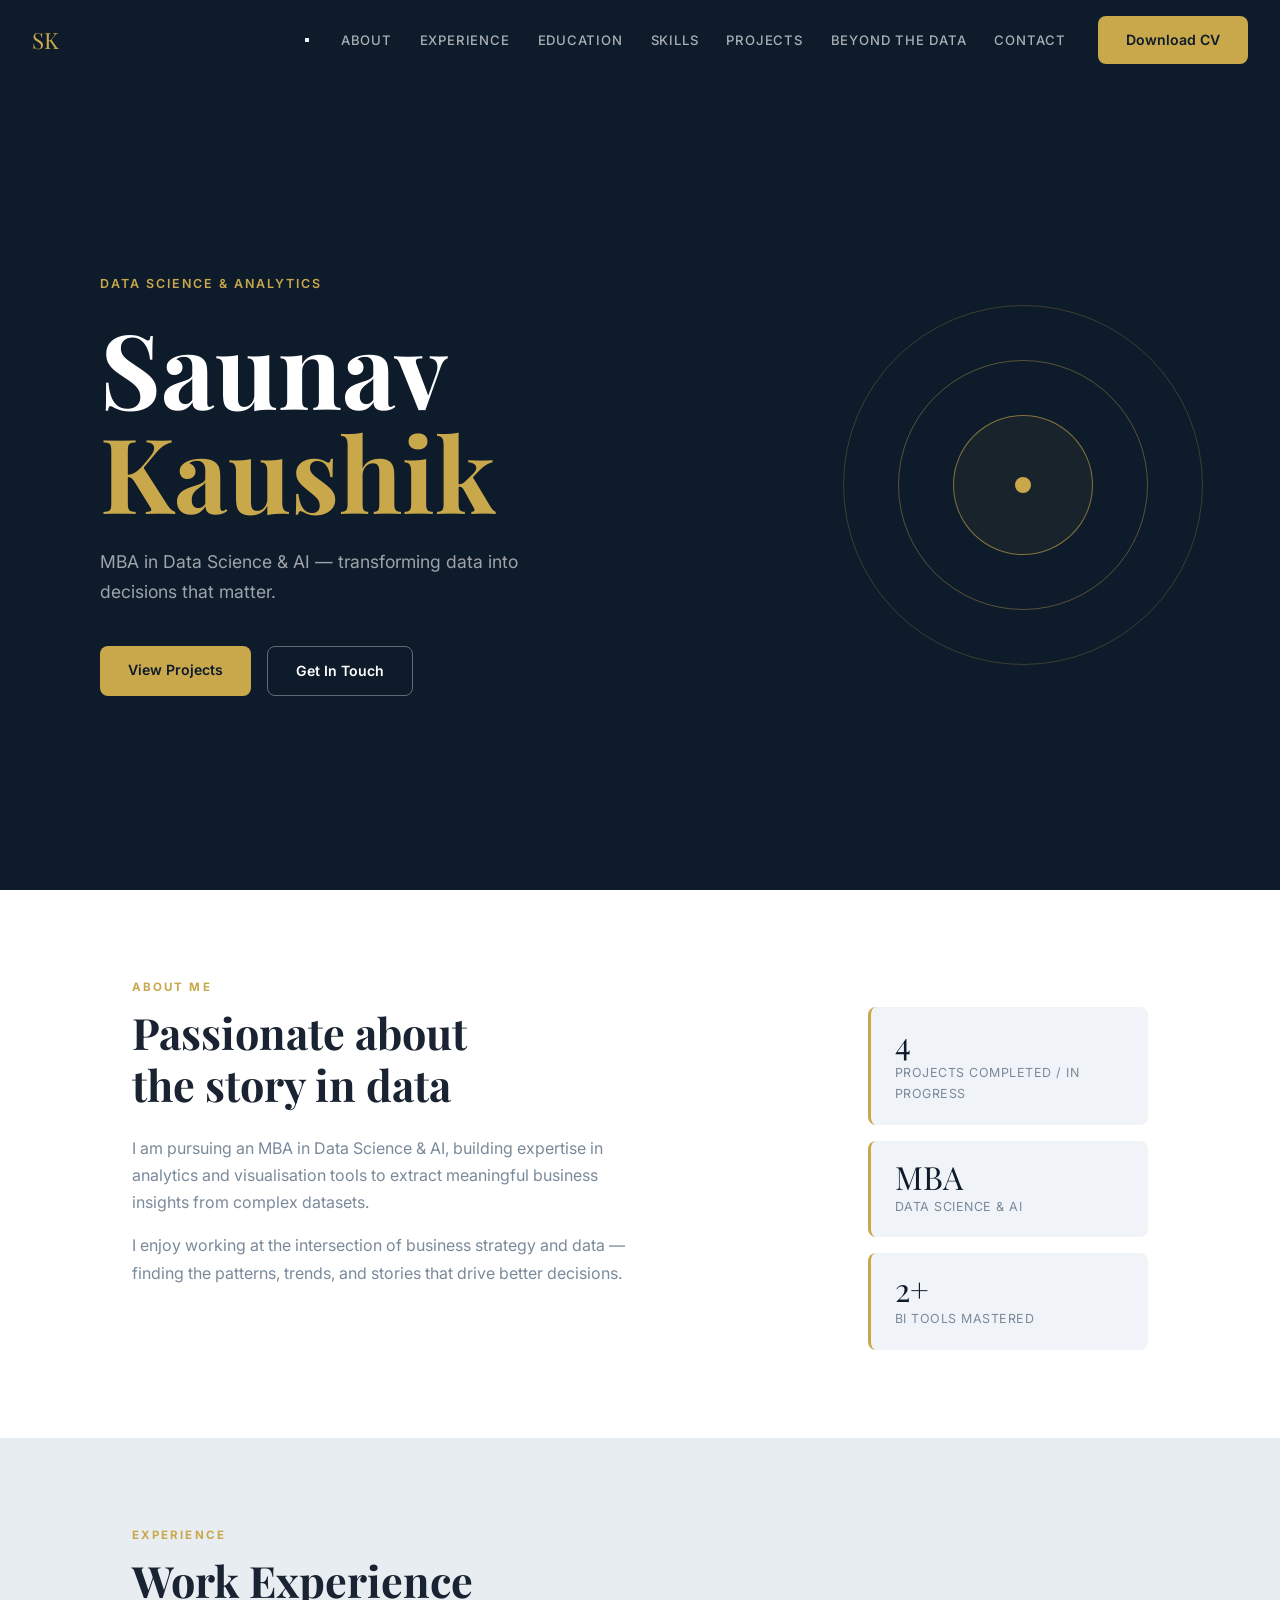
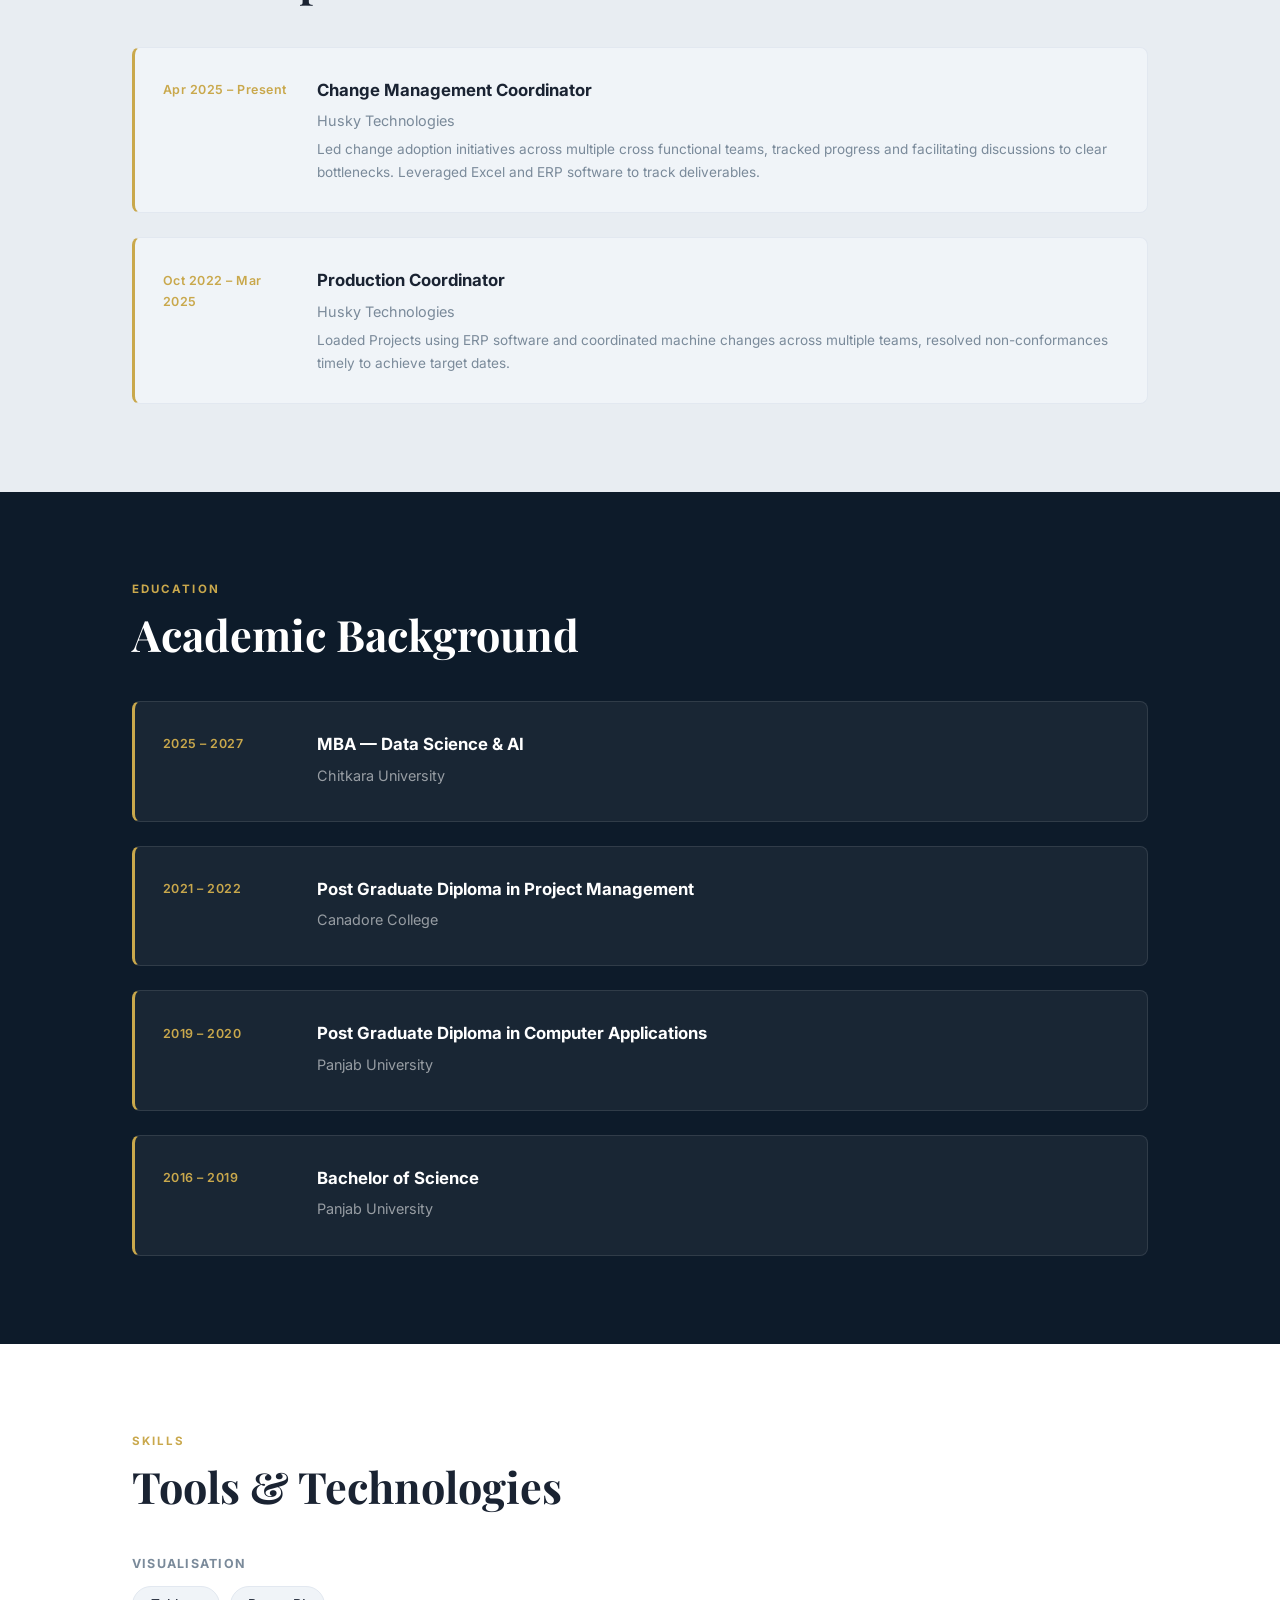
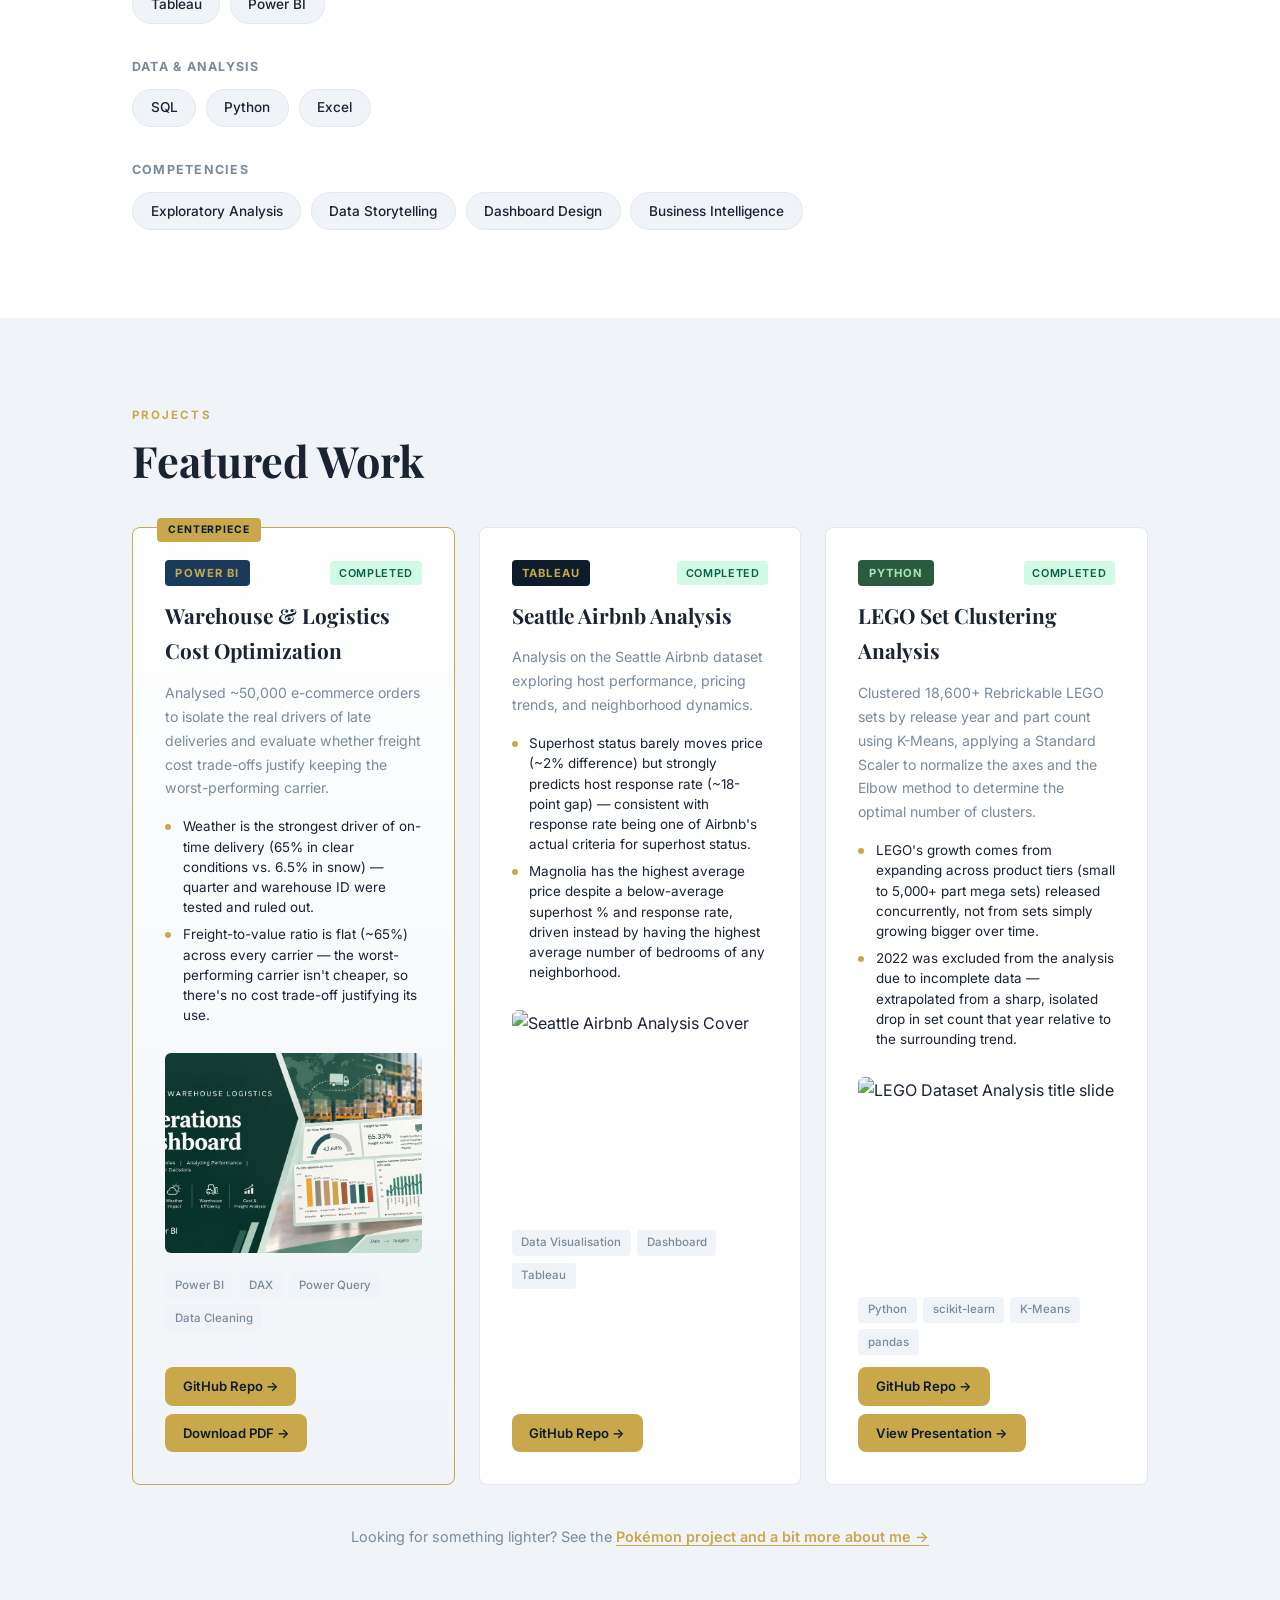
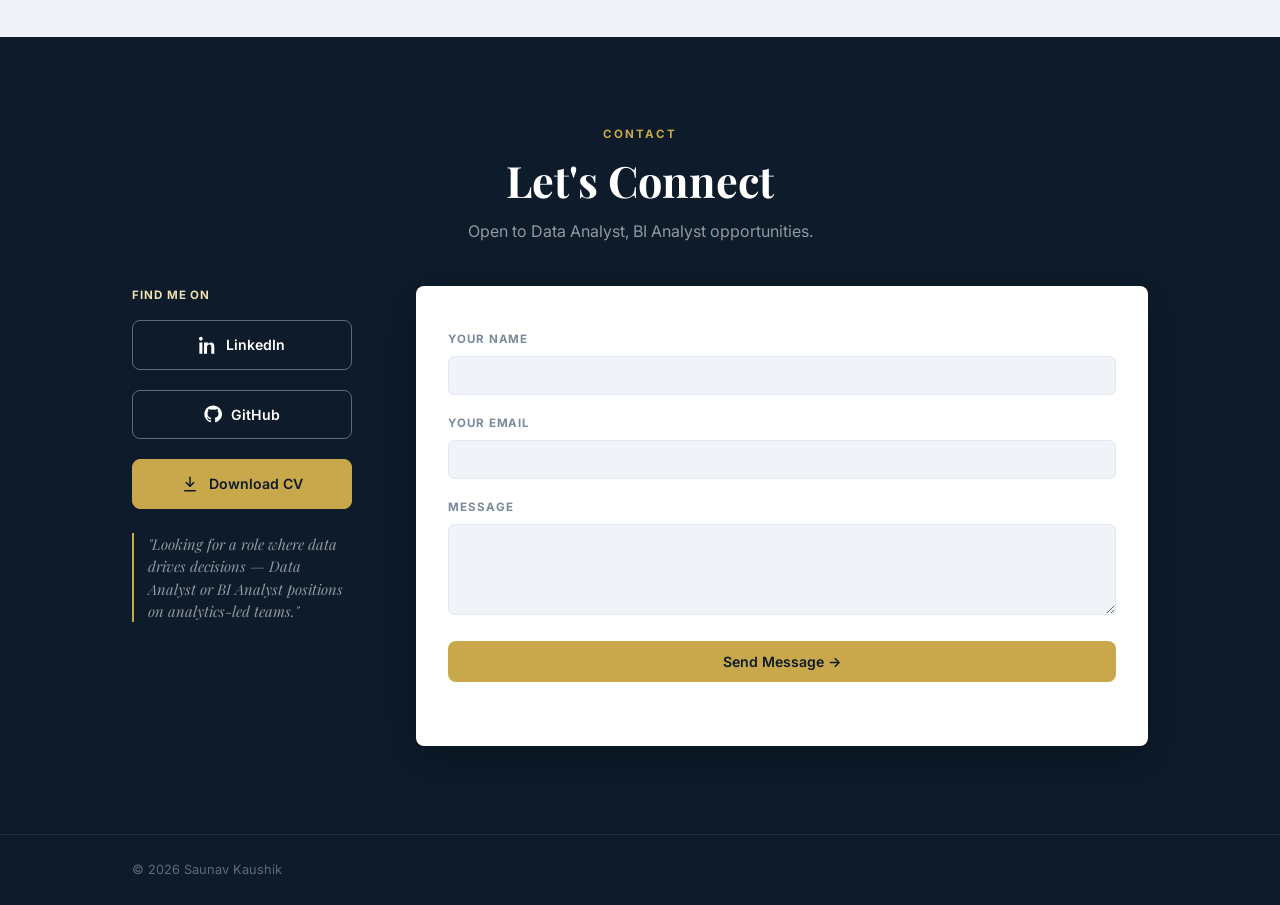
==== commit 7dc3219c: "Update index.html" ====
--- a/index.html
+++ b/index.html
@@ -12,8 +12,11 @@
 
   <!-- NAV -->
   <nav>
-    <a href="index.html" class="nav-logo">SK</a>
-    <ul>
+  <a href="index.html" class="nav-logo">SK</a>
+  <button class="nav-toggle" id="nav-toggle" aria-label="Toggle menu" aria-expanded="false">
+    <span></span><span></span><span></span>
+  </button>
+  <ul id="nav-menu">
       <li><a href="#about">About</a></li>
       <li><a href="#experience">Experience</a></li>
       <li><a href="#education">Education</a></li>
@@ -22,7 +25,7 @@
       <li><a href="fun.html">Beyond the Data</a></li>
       <li><a href="#contact">Contact</a></li>
     </ul>
-    <a href="https://drive.google.com/file/d/1WptvGumXlsymUgz3zxBfDoVuFLlQmoJk/view?usp=sharing" target="_blank" class="btn btn-nav">Download CV</a>
+    <a href="https://drive.google.com/file/d/1Un0-q10SSrxidLlYRhK4Ay3EMPq3BAXw/view?usp=sharing" target="_blank" class="btn btn-nav">Download CV</a>
   </nav>
 
   <!-- HERO -->
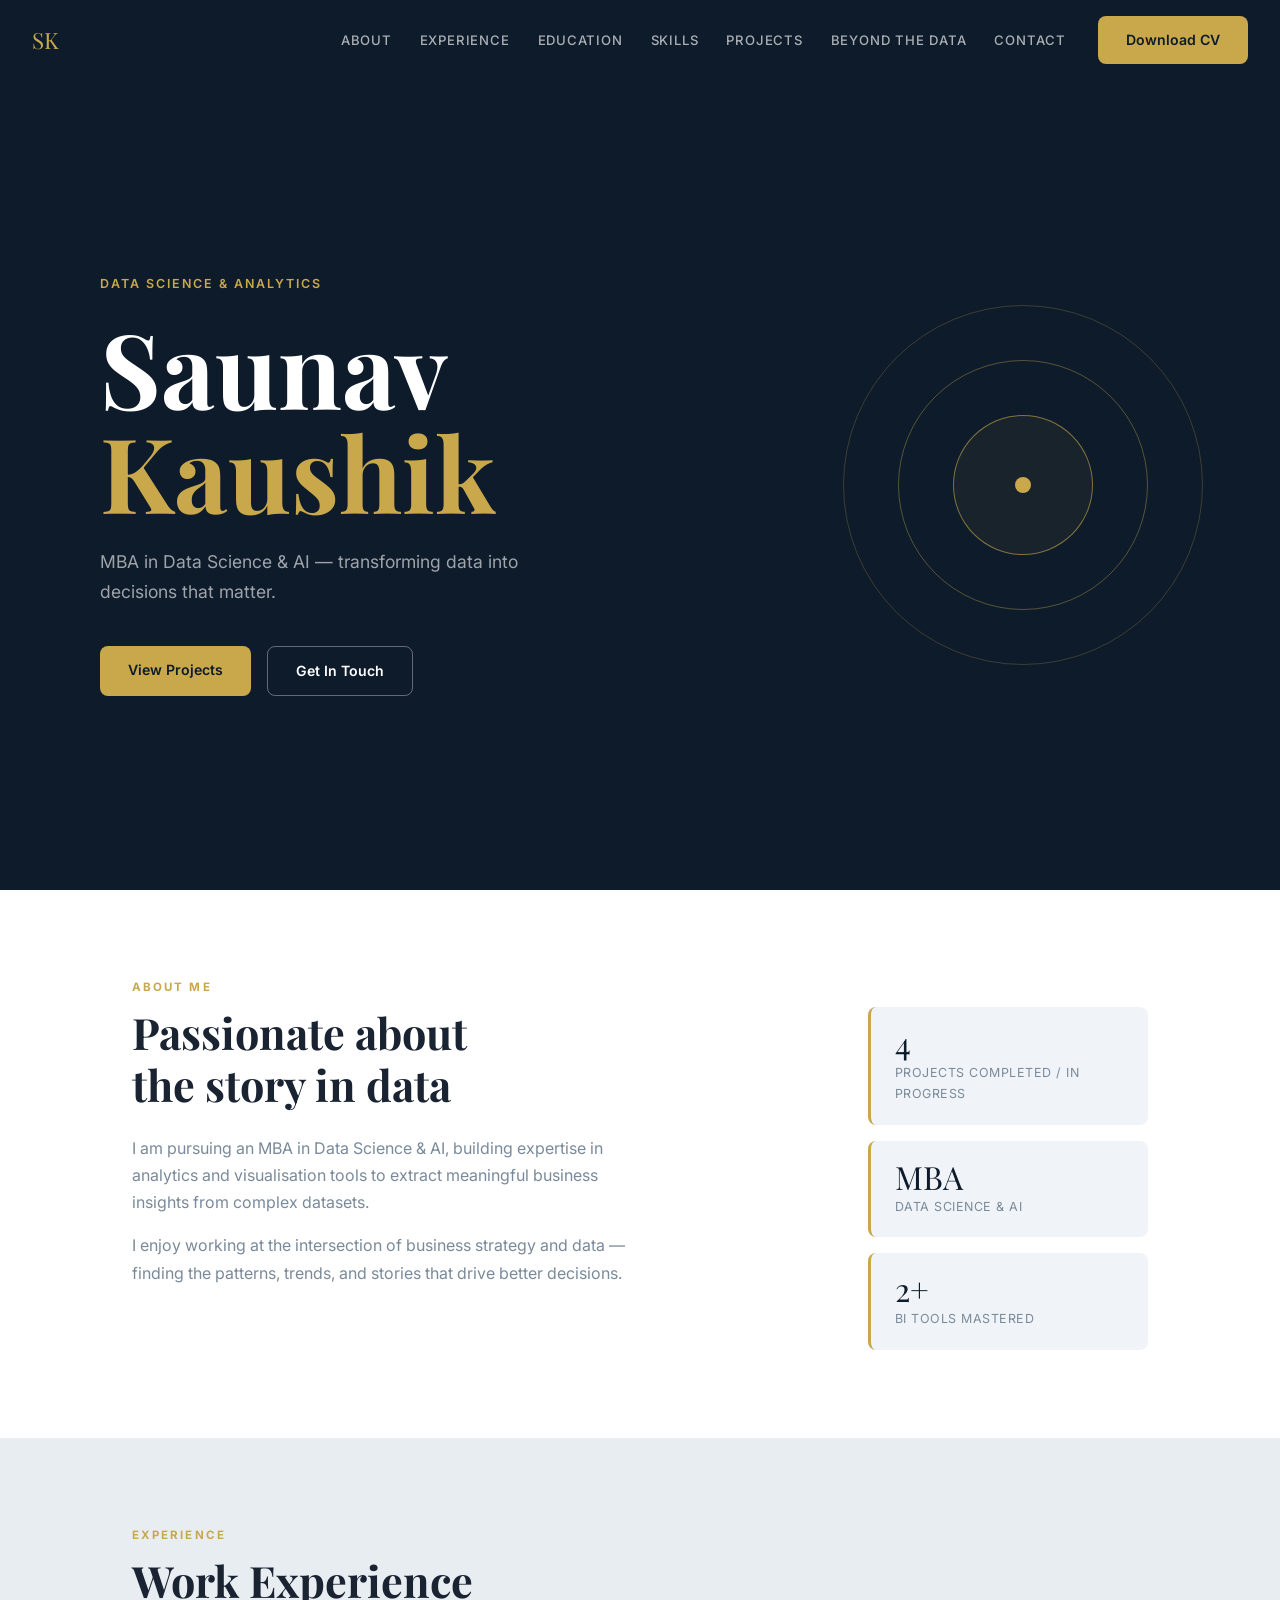
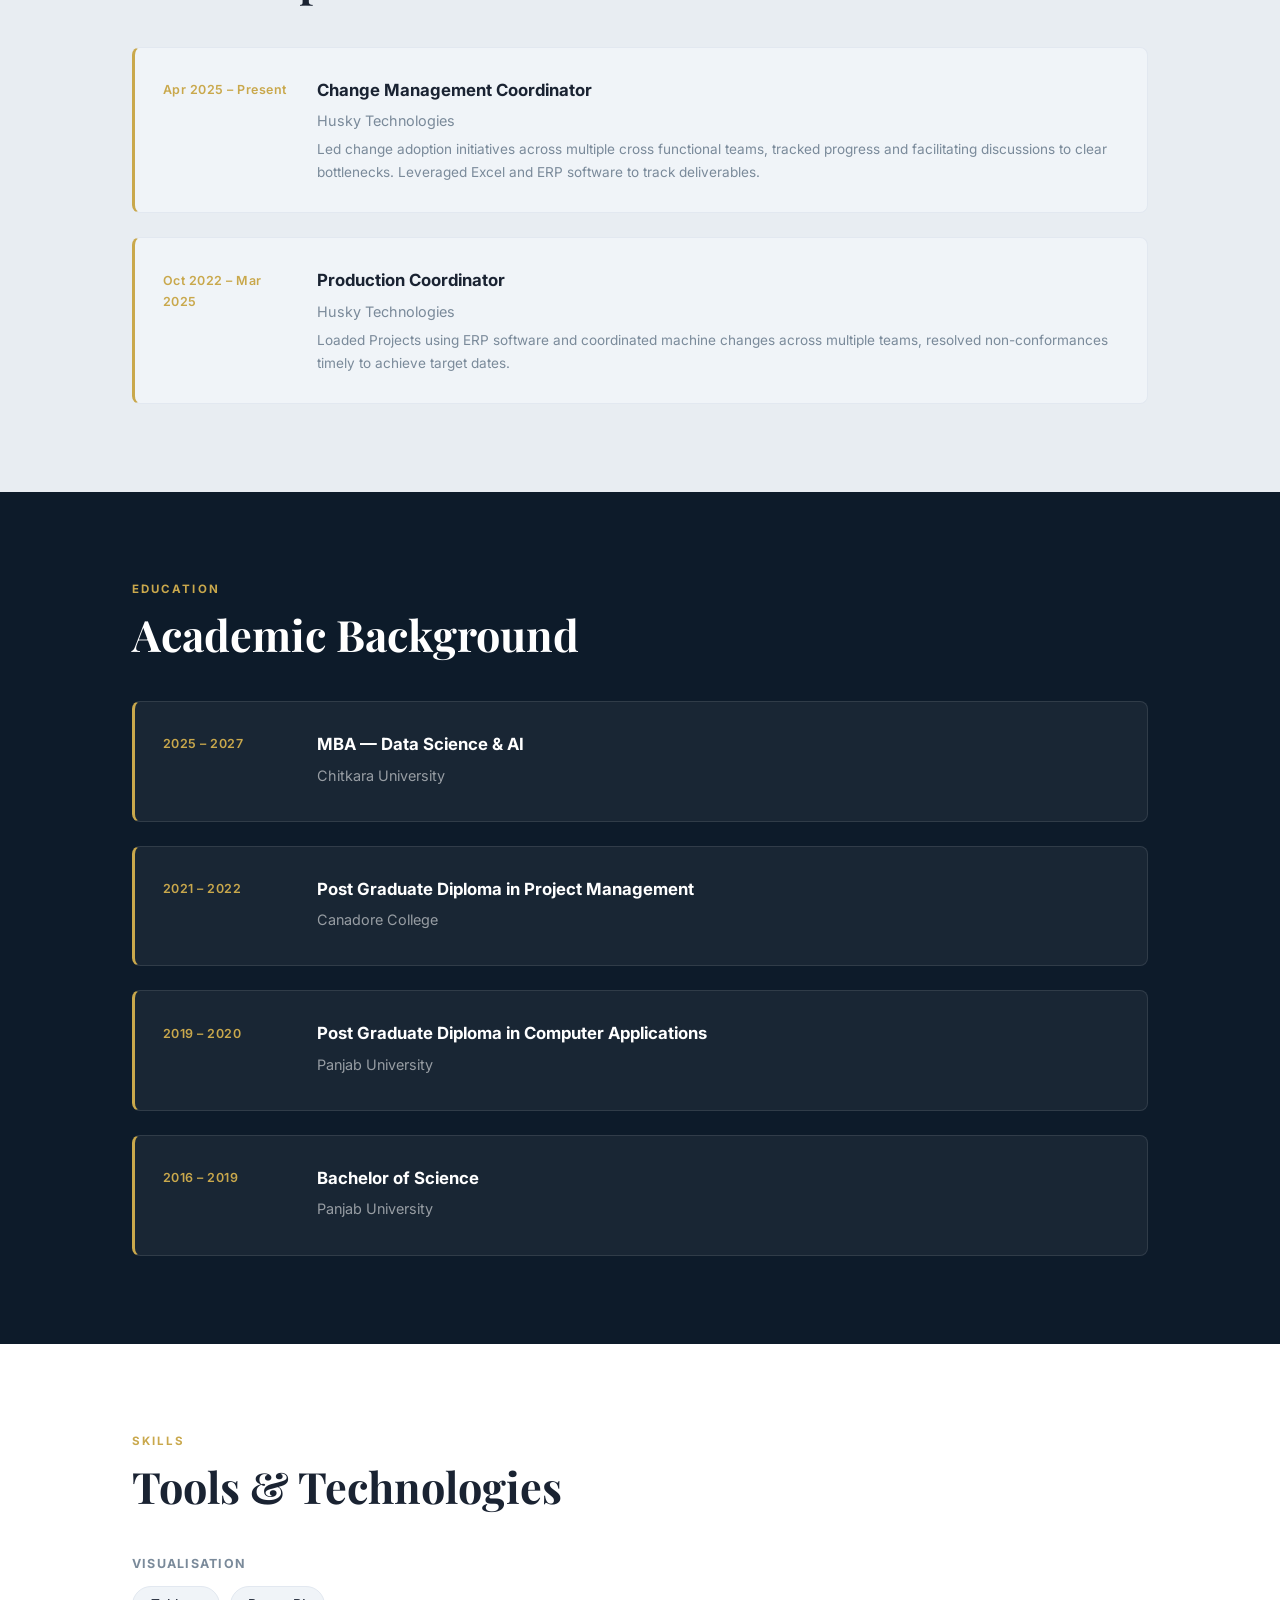
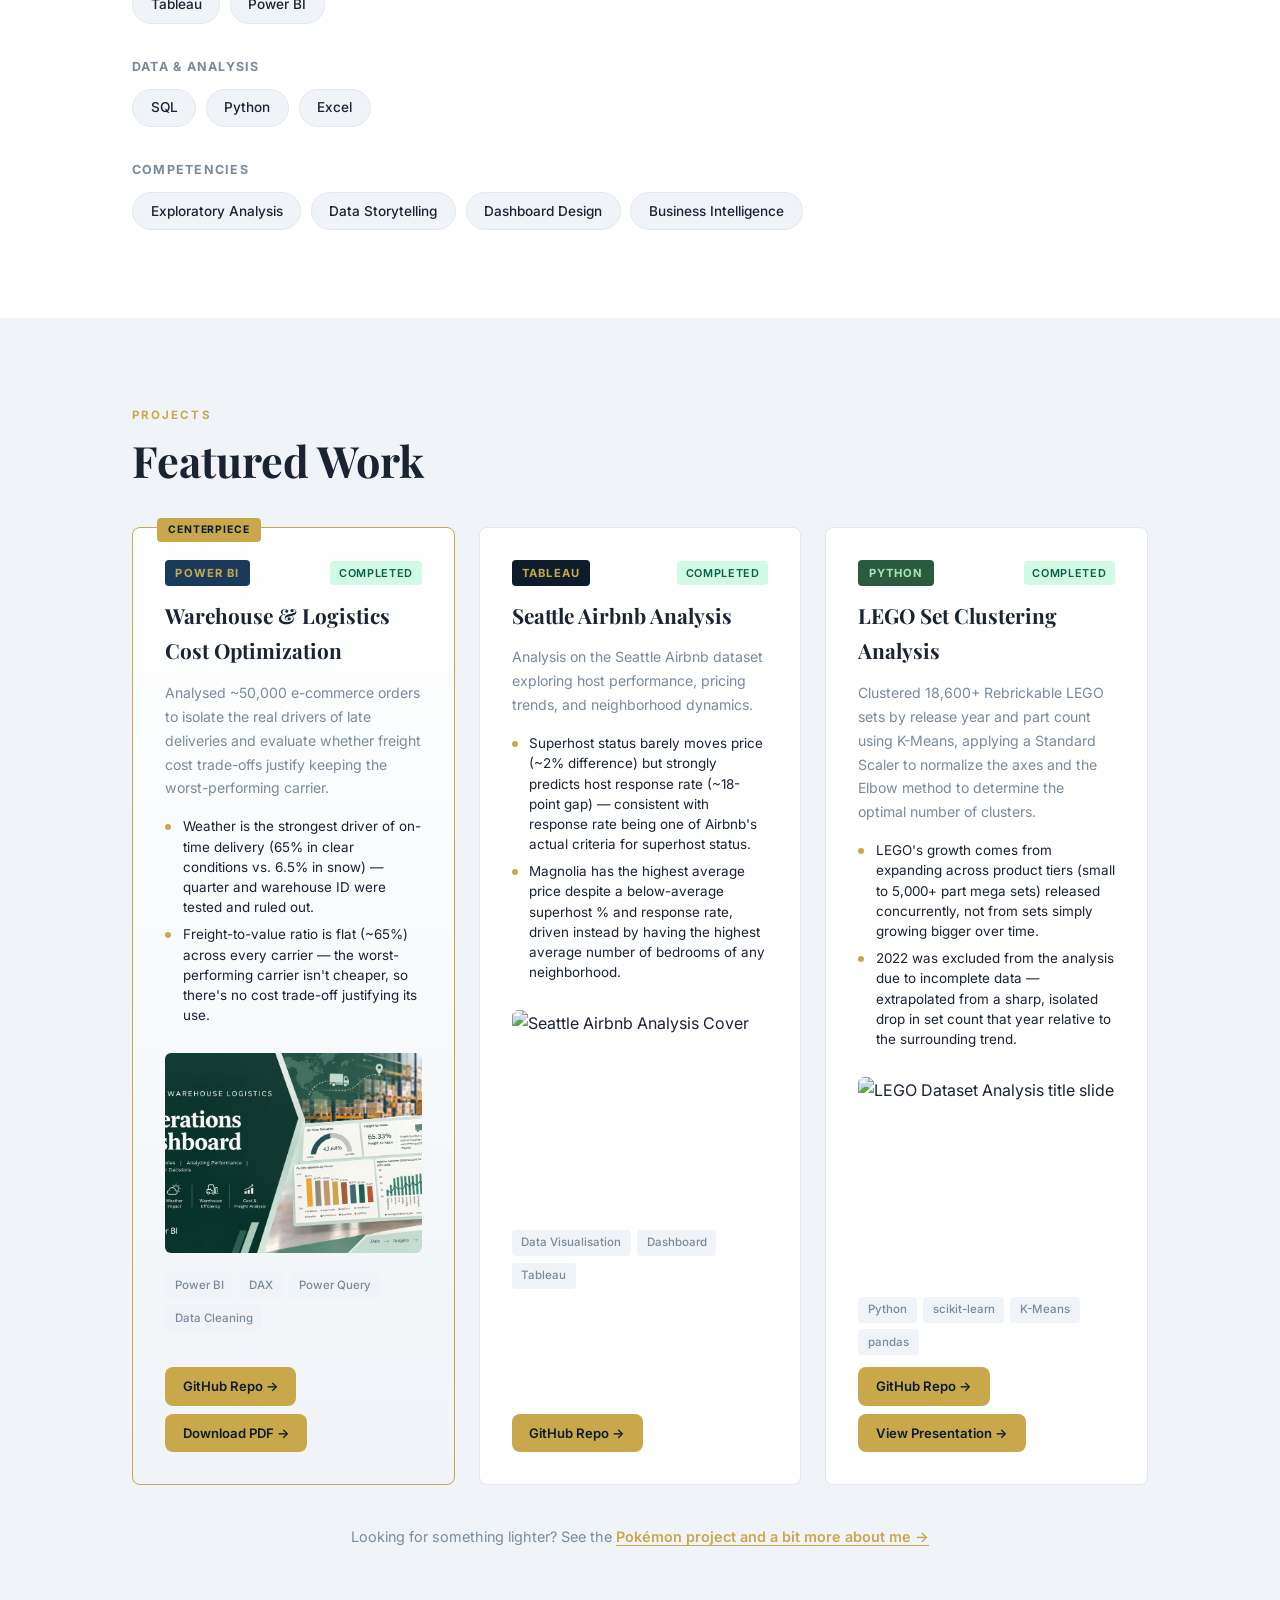
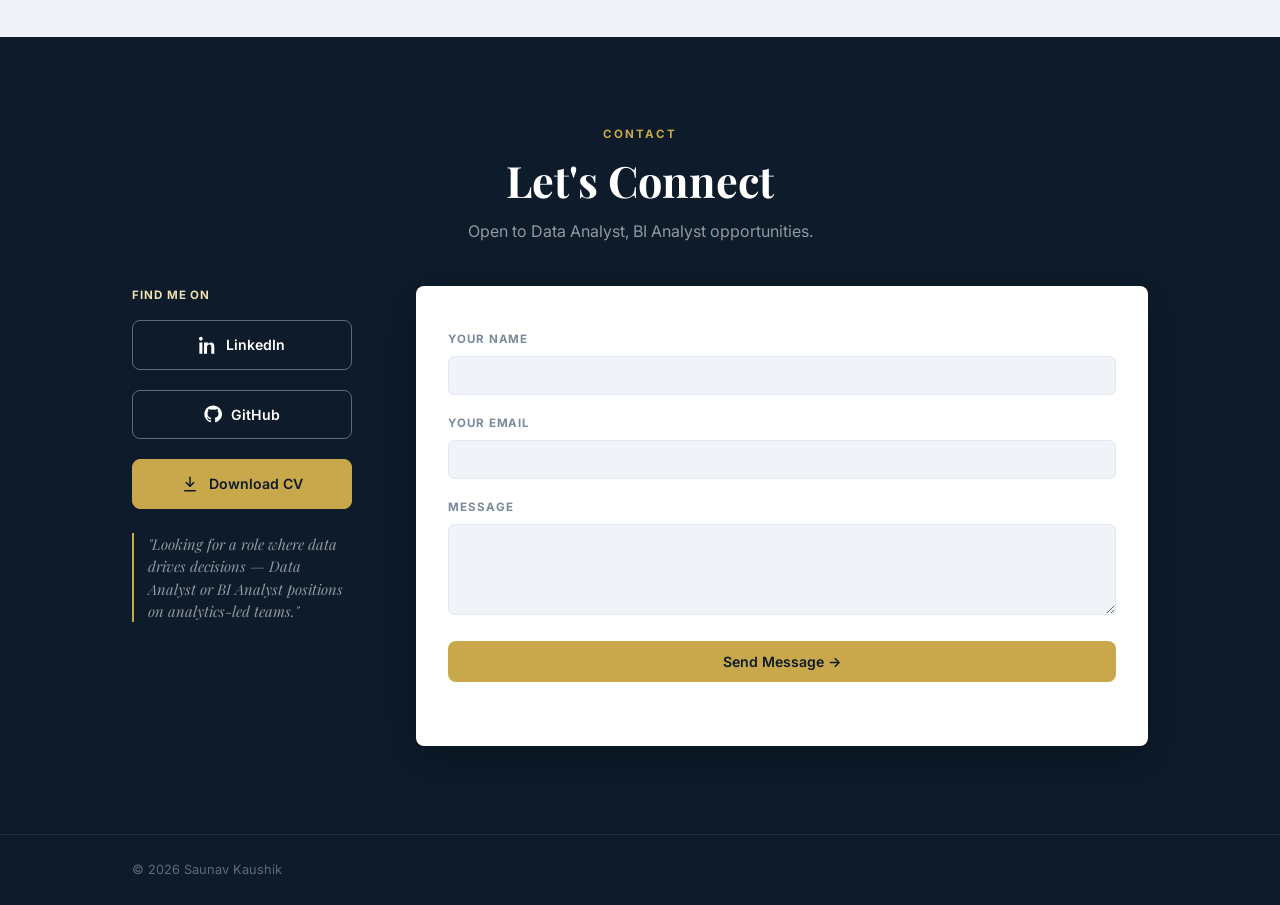
==== commit ed6568a5: "Update index.html" ====
--- a/index.html
+++ b/index.html
@@ -381,6 +381,21 @@
         }
       });
     }
+
+    const navToggle = document.getElementById('nav-toggle');
+const navMenu = document.getElementById('nav-menu');
+navToggle.addEventListener('click', () => {
+  const isOpen = navMenu.classList.toggle('open');
+  navToggle.classList.toggle('active', isOpen);
+  navToggle.setAttribute('aria-expanded', isOpen);
+});
+navMenu.querySelectorAll('a').forEach(link => {
+  link.addEventListener('click', () => {
+    navMenu.classList.remove('open');
+    navToggle.classList.remove('active');
+    navToggle.setAttribute('aria-expanded', 'false');
+  });
+});
   </script>
 
 </body>
--- a/css/style.css
+++ b/css/style.css
@@ -293,8 +293,53 @@
 }
 
 /* ── RESPONSIVE ── */
+/* Hamburger button — hidden on desktop */
+.nav-toggle {
+  display: none;
+  flex-direction: column;
+  justify-content: center;
+  gap: 5px;
+  width: 32px;
+  height: 32px;
+  background: none;
+  border: none;
+  cursor: pointer;
+  padding: 0;
+}
+.nav-toggle span {
+  display: block;
+  width: 100%;
+  height: 2px;
+  background: var(--white);
+  border-radius: 2px;
+  transition: transform 0.2s, opacity 0.2s;
+}
+.nav-toggle.active span:nth-child(1) { transform: translateY(7px) rotate(45deg); }
+.nav-toggle.active span:nth-child(2) { opacity: 0; }
+.nav-toggle.active span:nth-child(3) { transform: translateY(-7px) rotate(-45deg); }
+
 @media (max-width: 768px) {
-  nav ul { display: none; }
+  .nav-toggle { display: flex; }
+
+  nav ul {
+    display: none;
+    position: absolute;
+    top: 100%;
+    left: 0;
+    right: 0;
+    flex-direction: column;
+    gap: 0;
+    background: var(--navy);
+    padding: 0.5rem 0;
+    border-top: 1px solid rgba(255,255,255,0.08);
+  }
+  nav ul.open { display: flex; }
+  nav ul li { width: 100%; }
+  nav ul a {
+    display: block;
+    padding: 0.9rem 2rem;
+  }
+
   .hero-graphic { display: none; }
   .about-grid { grid-template-columns: 1fr; }
   .stat-stack { flex-direction: row; flex-wrap: wrap; }
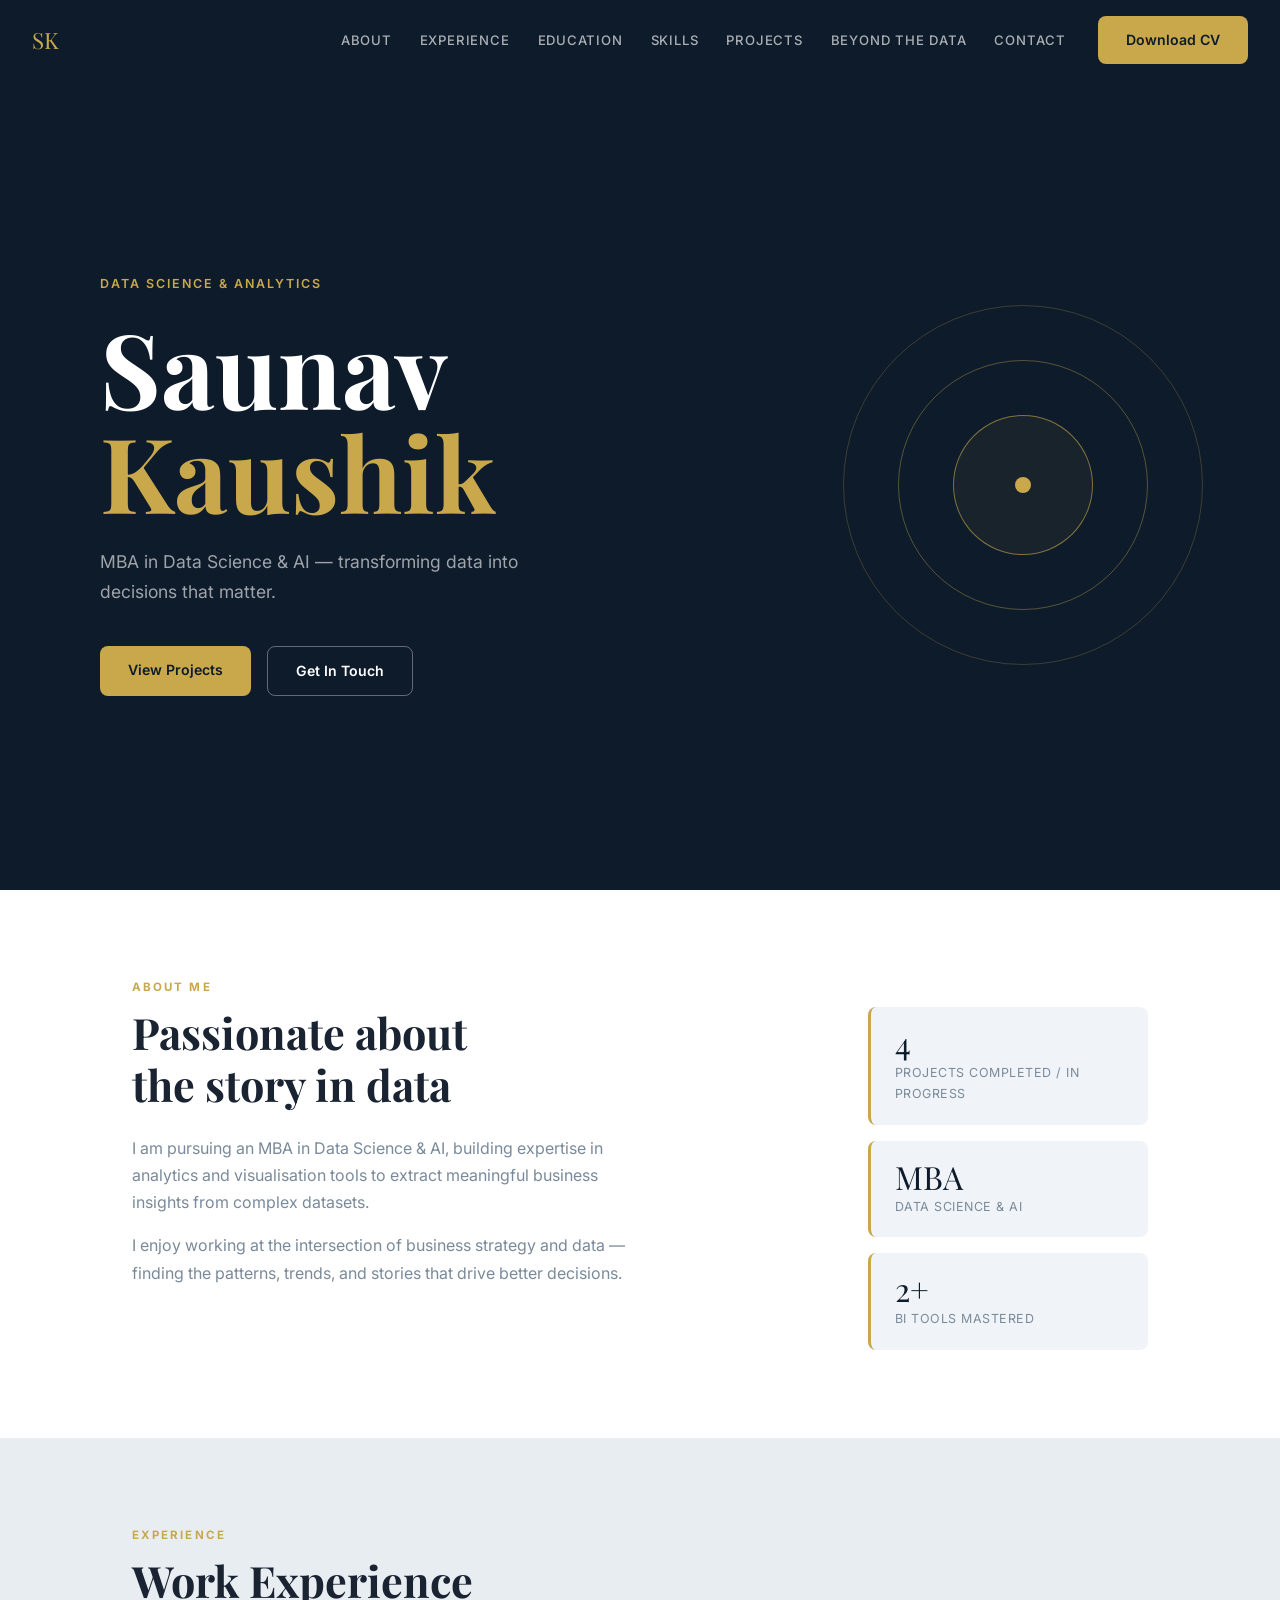
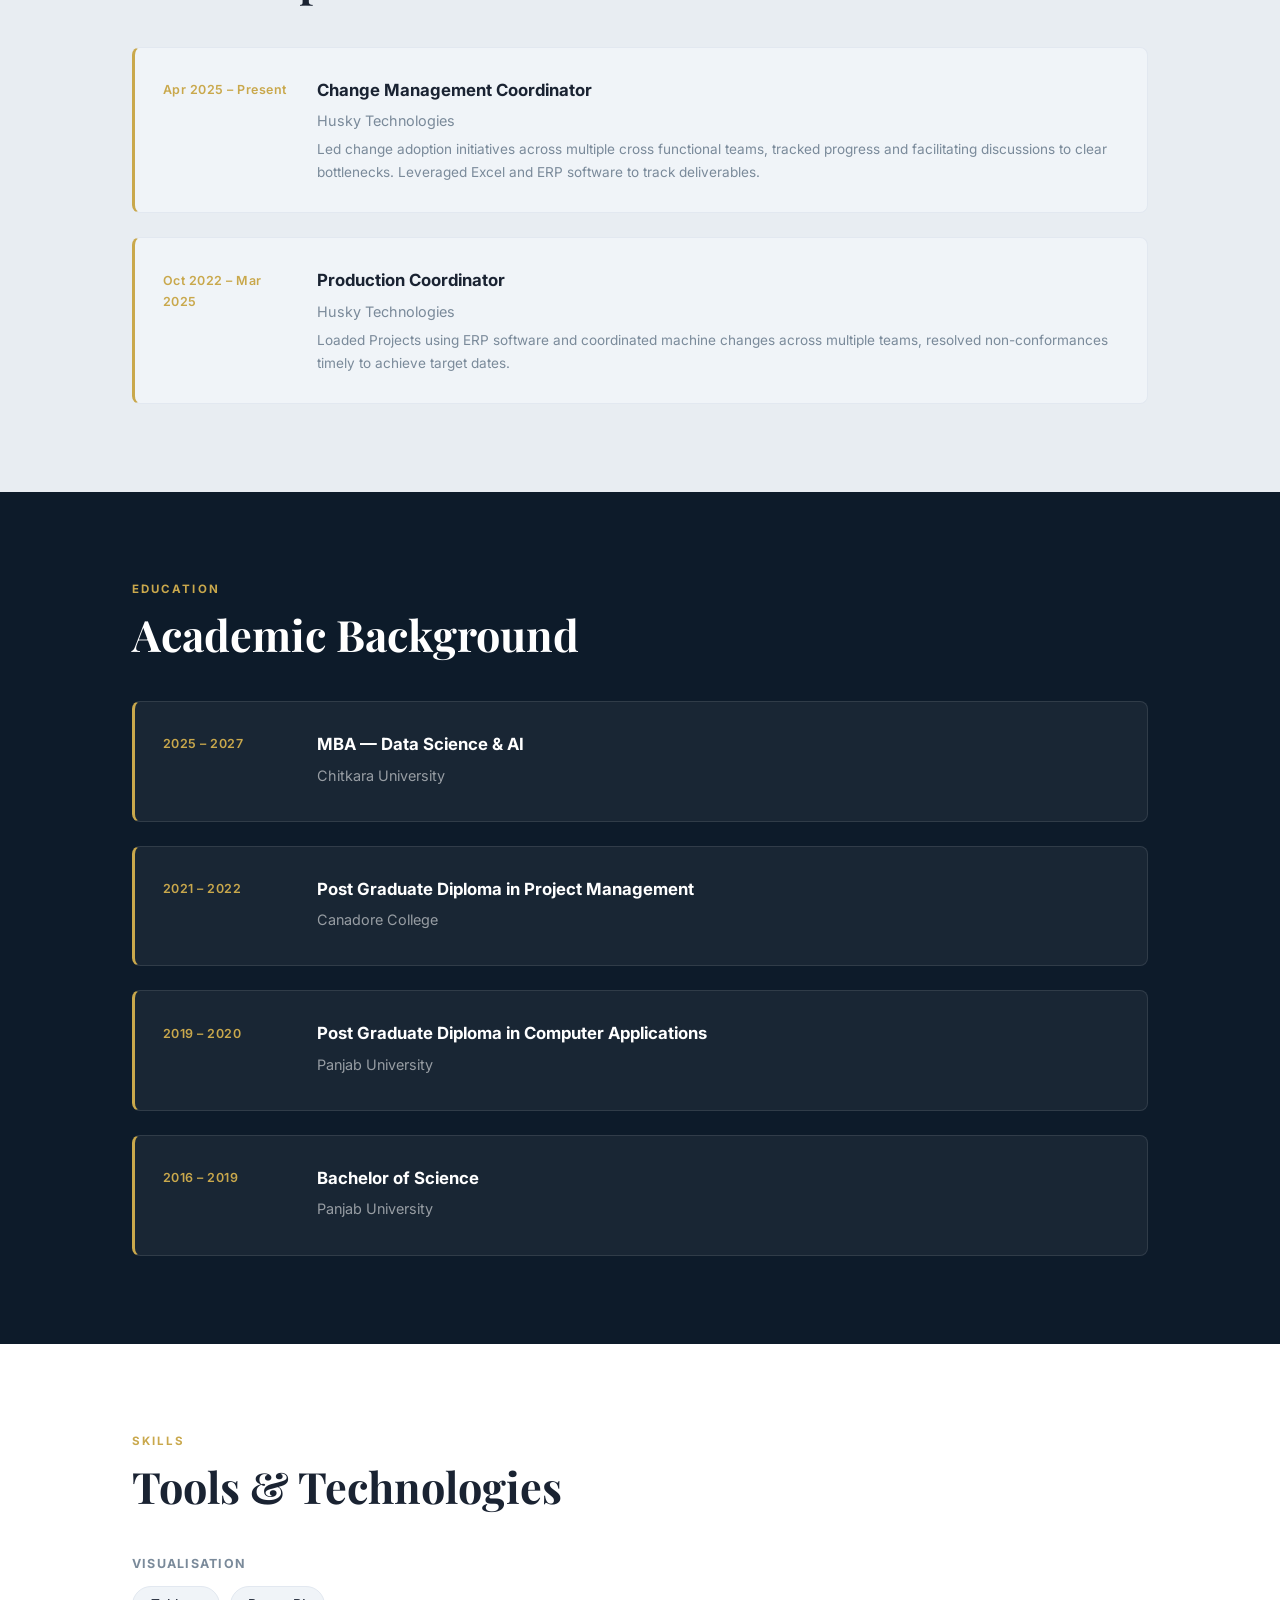
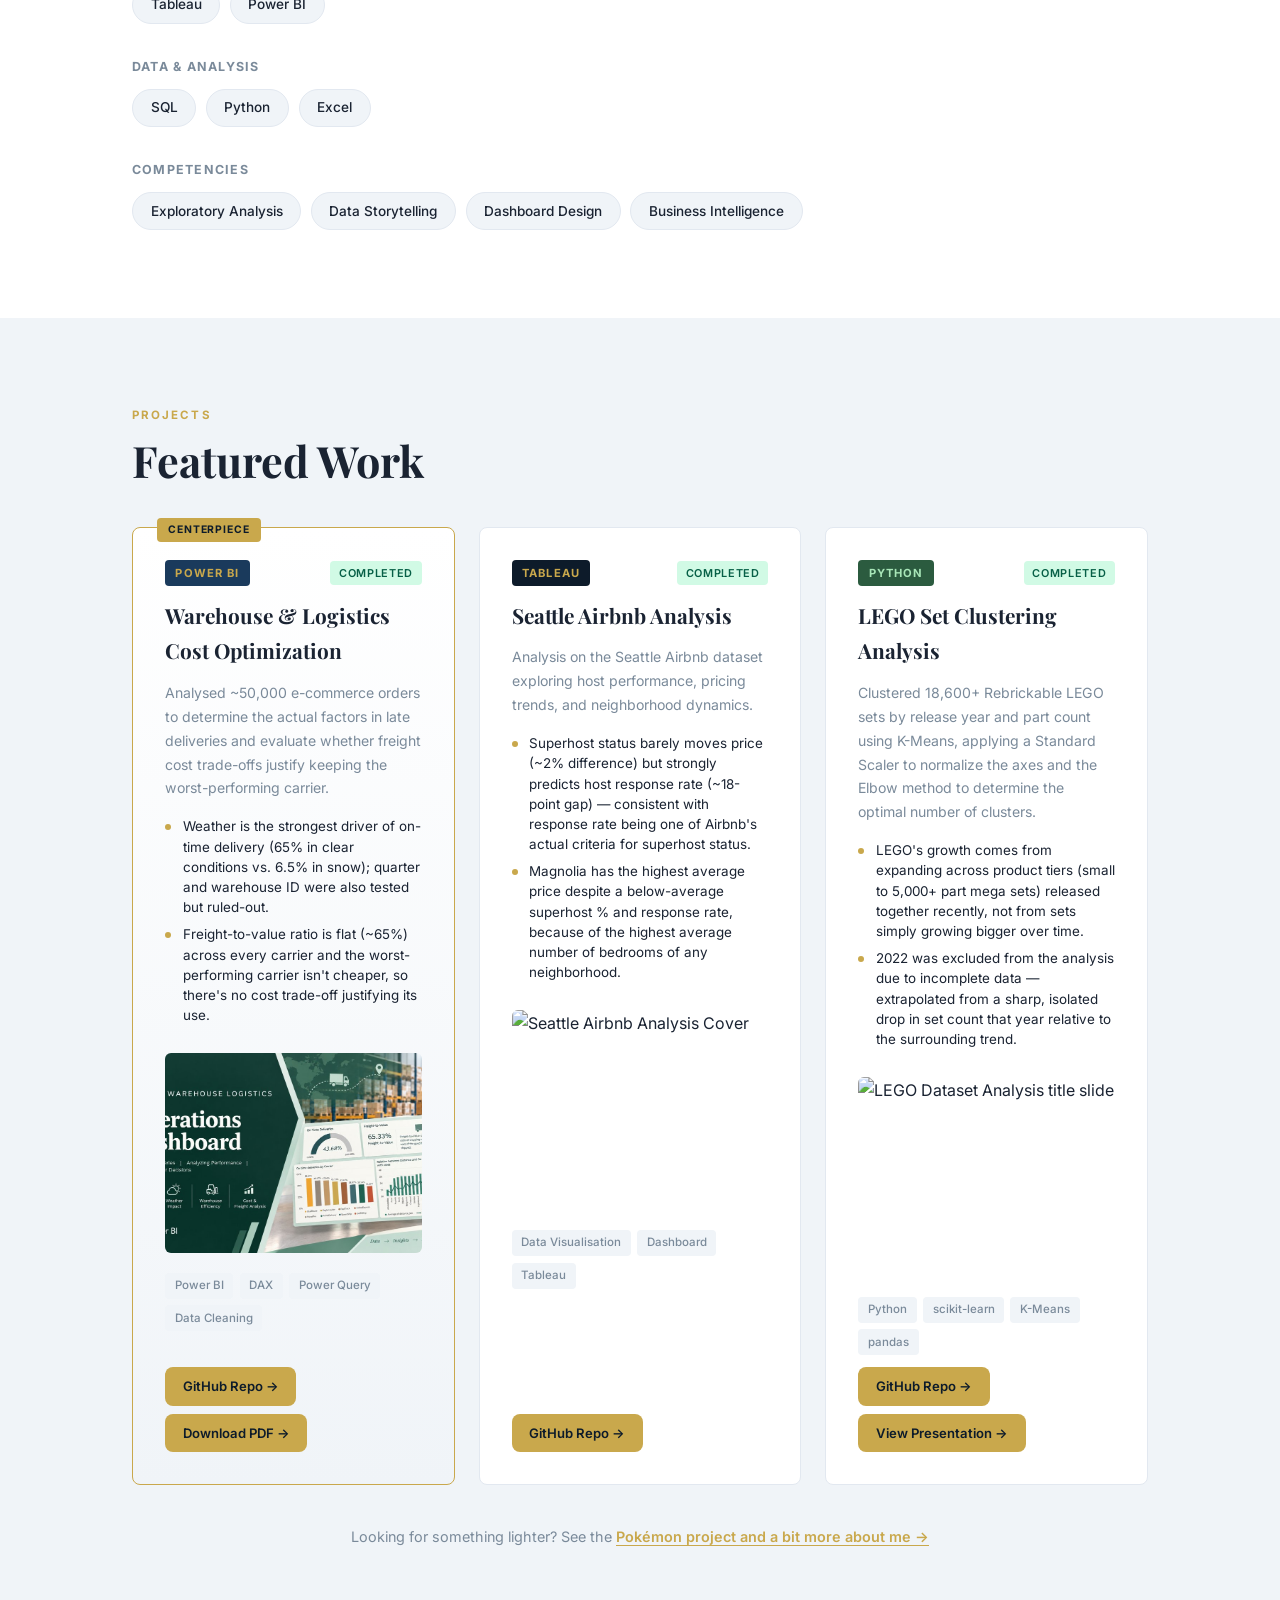
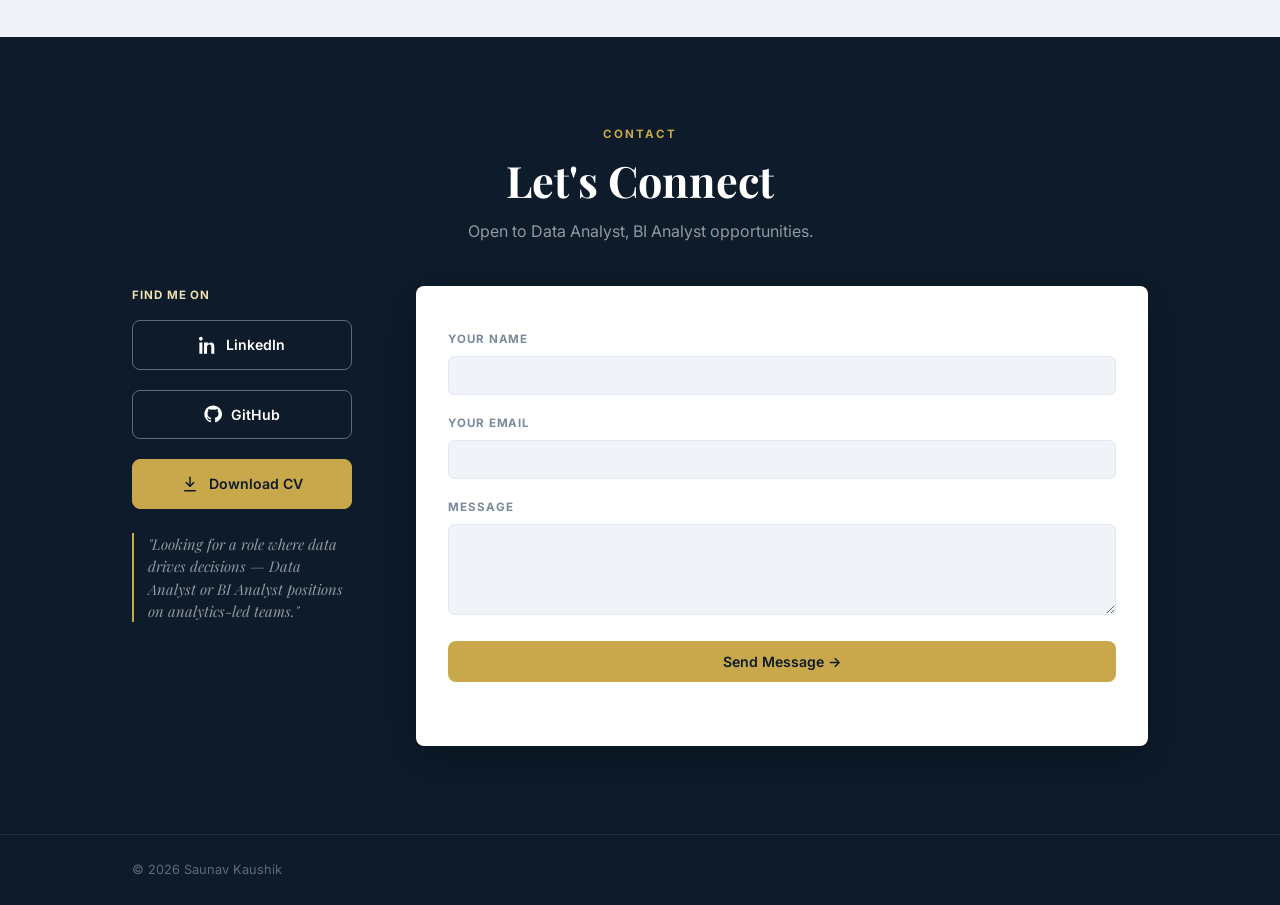
==== commit b0829751: "Update index.html" ====
--- a/index.html
+++ b/index.html
@@ -25,7 +25,7 @@
       <li><a href="fun.html">Beyond the Data</a></li>
       <li><a href="#contact">Contact</a></li>
     </ul>
-    <a href="https://drive.google.com/file/d/1Un0-q10SSrxidLlYRhK4Ay3EMPq3BAXw/view?usp=sharing" target="_blank" class="btn btn-nav">Download CV</a>
+    <a href="https://drive.google.com/file/d/1kFfxO5dyubmi68KcShXfpRw0i6iBNI6o/view?usp=drive_link" target="_blank" class="btn btn-nav">Download CV</a>
   </nav>
 
   <!-- HERO -->
@@ -203,10 +203,10 @@
             <span class="status-badge done">Completed</span>
           </div>
           <h3>Warehouse &amp; Logistics Cost Optimization</h3>
-          <p>Analysed ~50,000 e-commerce orders to isolate the real drivers of late deliveries and evaluate whether freight cost trade-offs justify keeping the worst-performing carrier.</p>
+          <p>Analysed ~50,000 e-commerce orders to determine the actual factors in late deliveries and evaluate whether freight cost trade-offs justify keeping the worst-performing carrier.</p>
           <ul class="project-analysis">
-            <li>Weather is the strongest driver of on-time delivery (65% in clear conditions vs. 6.5% in snow) — quarter and warehouse ID were tested and ruled out.</li>
-            <li>Freight-to-value ratio is flat (~65%) across every carrier — the worst-performing carrier isn't cheaper, so there's no cost trade-off justifying its use.</li>
+            <li>Weather is the strongest driver of on-time delivery (65% in clear conditions vs. 6.5% in snow); quarter and warehouse ID were also tested but ruled-out.</li>
+            <li>Freight-to-value ratio is flat (~65%) across every carrier and the worst-performing carrier isn't cheaper, so there's no cost trade-off justifying its use.</li>
           </ul>
           <div class="project-screenshots single" style="grid-template-columns: 1fr;">
             <img src="img/warehouse-cover.jpg" alt="Warehouse Logistics Operations Dashboard cover" />
@@ -233,7 +233,7 @@
           <p>Analysis on the Seattle Airbnb dataset exploring host performance, pricing trends, and neighborhood dynamics.</p>
           <ul class="project-analysis">
             <li>Superhost status barely moves price (~2% difference) but strongly predicts host response rate (~18-point gap) — consistent with response rate being one of Airbnb's actual criteria for superhost status.</li>
-            <li>Magnolia has the highest average price despite a below-average superhost % and response rate, driven instead by having the highest average number of bedrooms of any neighborhood.</li>
+            <li>Magnolia has the highest average price despite a below-average superhost % and response rate, because of the highest average number of bedrooms of any neighborhood.</li>
           </ul>
           <div class="project-screenshots single" style="grid-template-columns: 1fr;">
             <img src="https://raw.githubusercontent.com/Saunavkaushik/AirBNB-Tableau/main/AirBNB_cover.png" alt="Seattle Airbnb Analysis Cover" />
@@ -257,7 +257,7 @@
   <h3>LEGO Set Clustering Analysis</h3>
   <p>Clustered 18,600+ Rebrickable LEGO sets by release year and part count using K-Means, applying a Standard Scaler to normalize the axes and the Elbow method to determine the optimal number of clusters.</p>
   <ul class="project-analysis">
-    <li>LEGO's growth comes from expanding across product tiers (small to 5,000+ part mega sets) released concurrently, not from sets simply growing bigger over time.</li>
+    <li>LEGO's growth comes from expanding across product tiers (small to 5,000+ part mega sets) released together recently, not from sets simply growing bigger over time.</li>
     <li>2022 was excluded from the analysis due to incomplete data — extrapolated from a sharp, isolated drop in set count that year relative to the surrounding trend.</li>
   </ul>
   <div class="project-screenshots single" style="grid-template-columns: 1fr;">
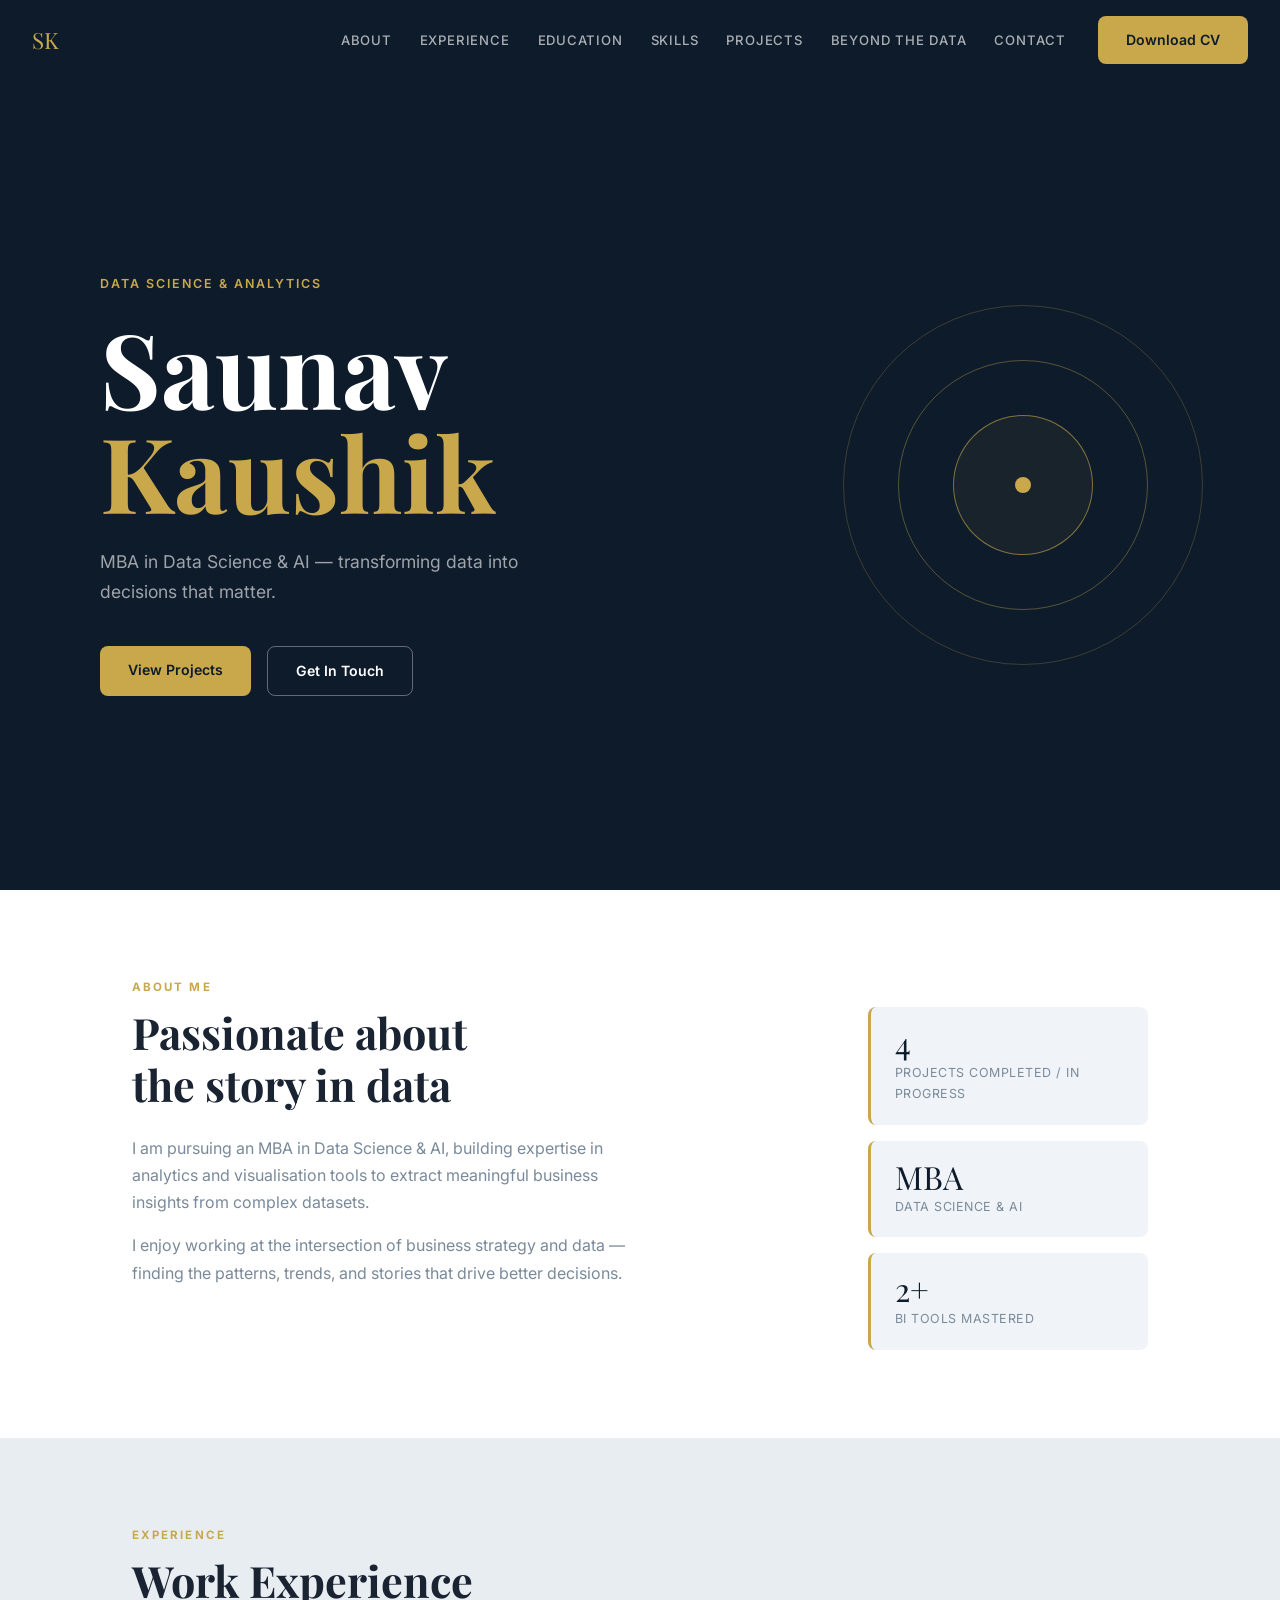
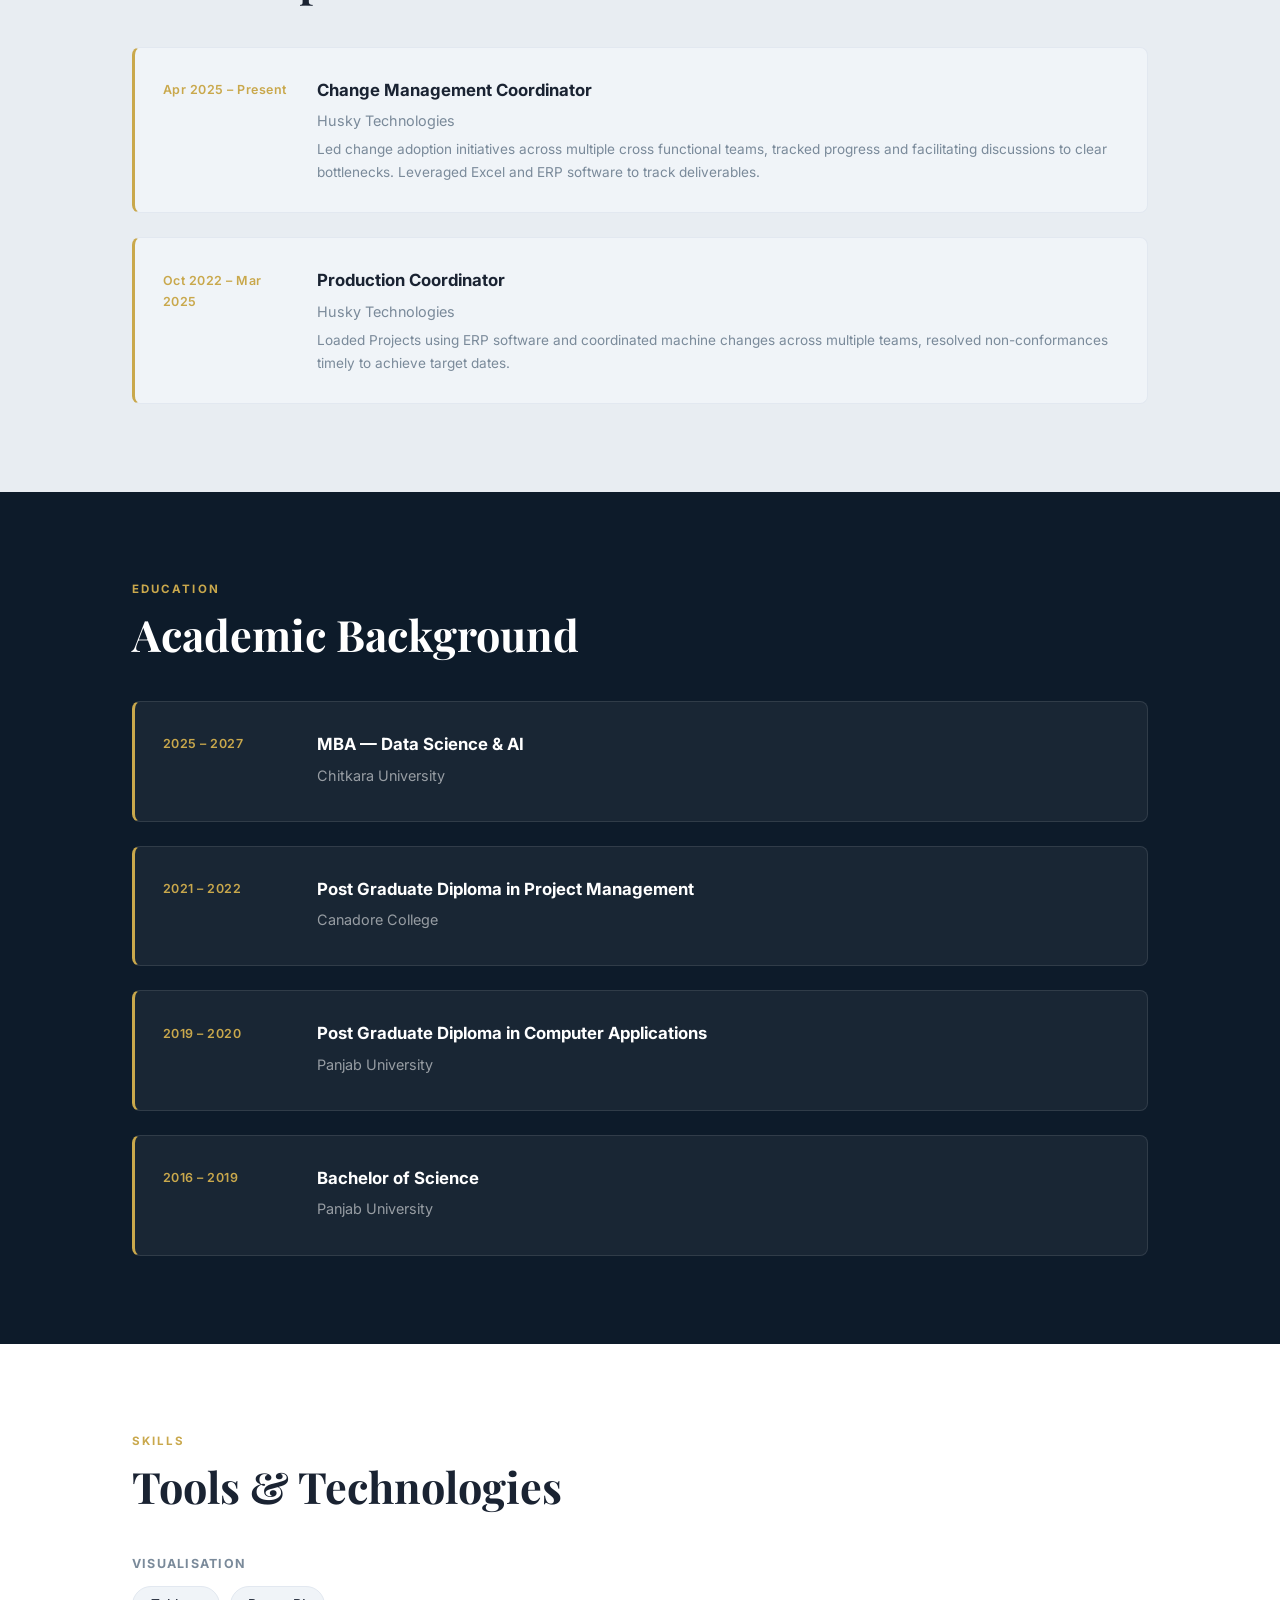
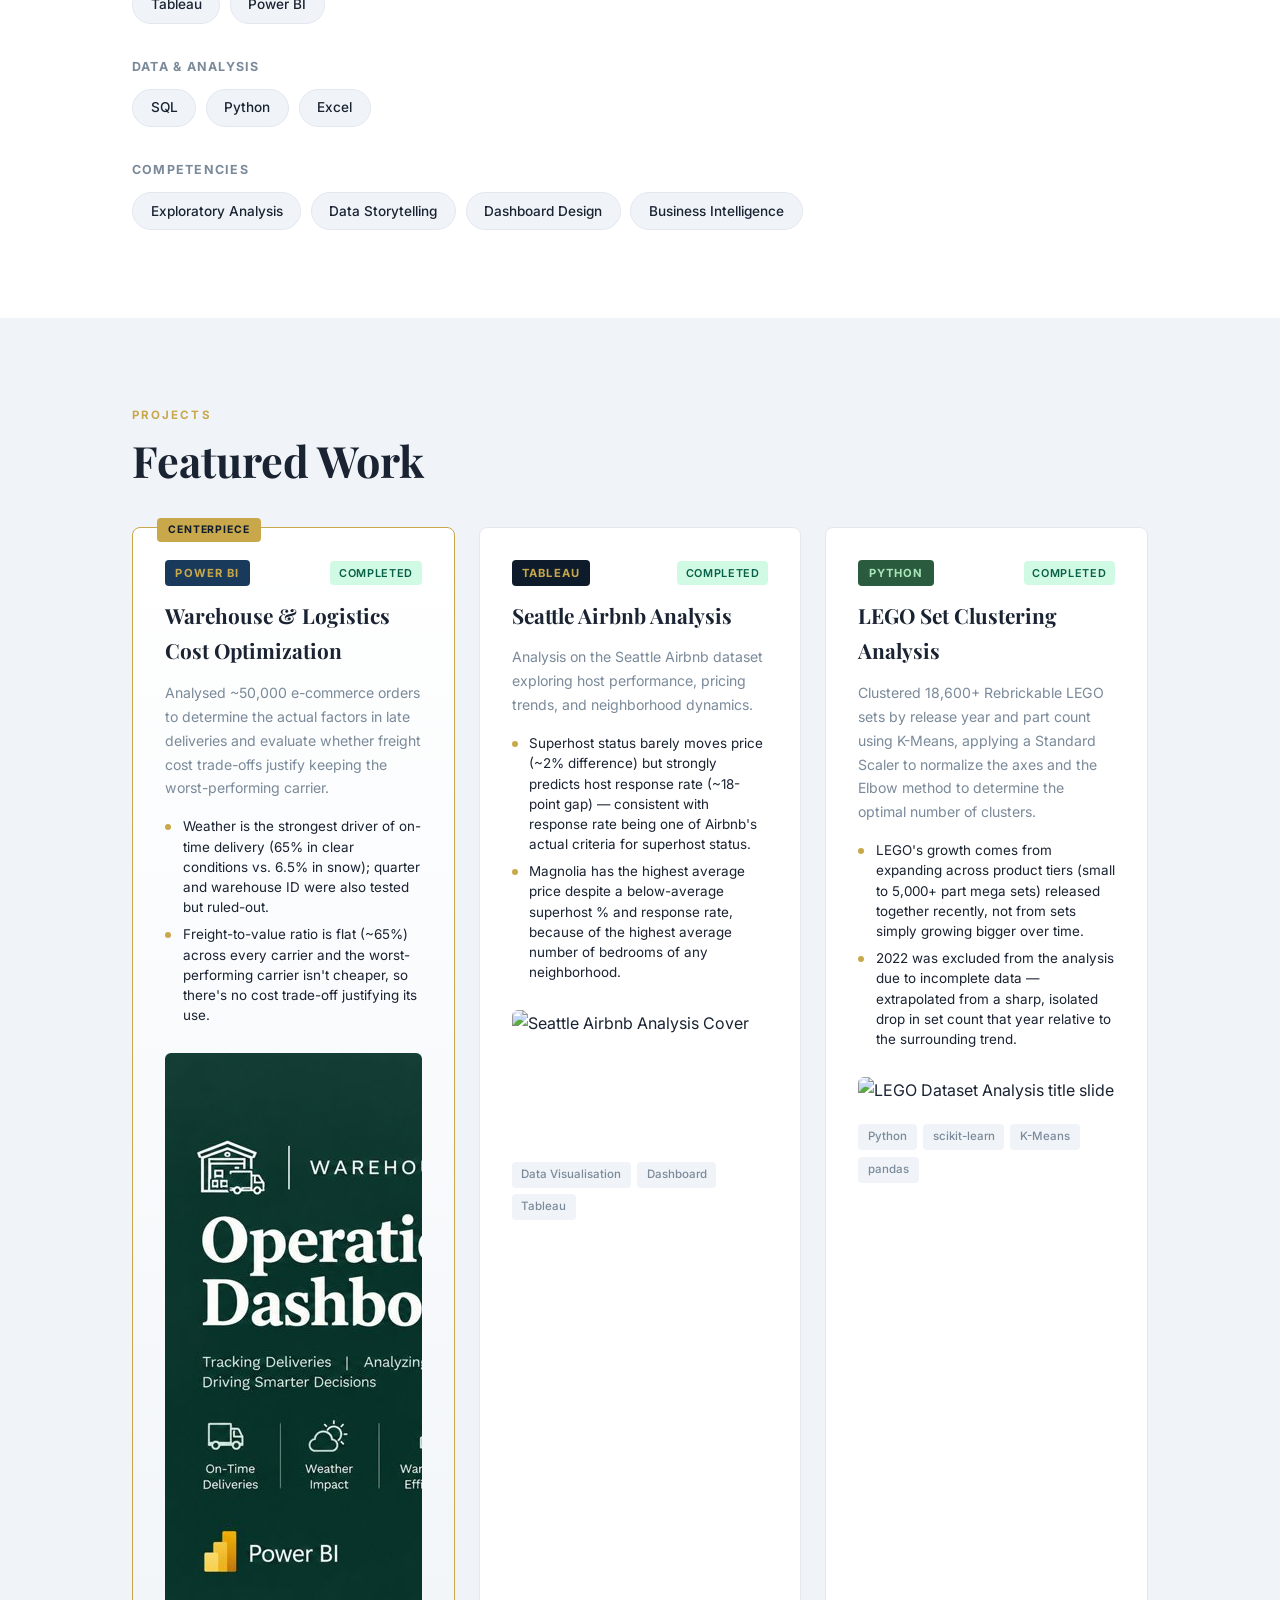
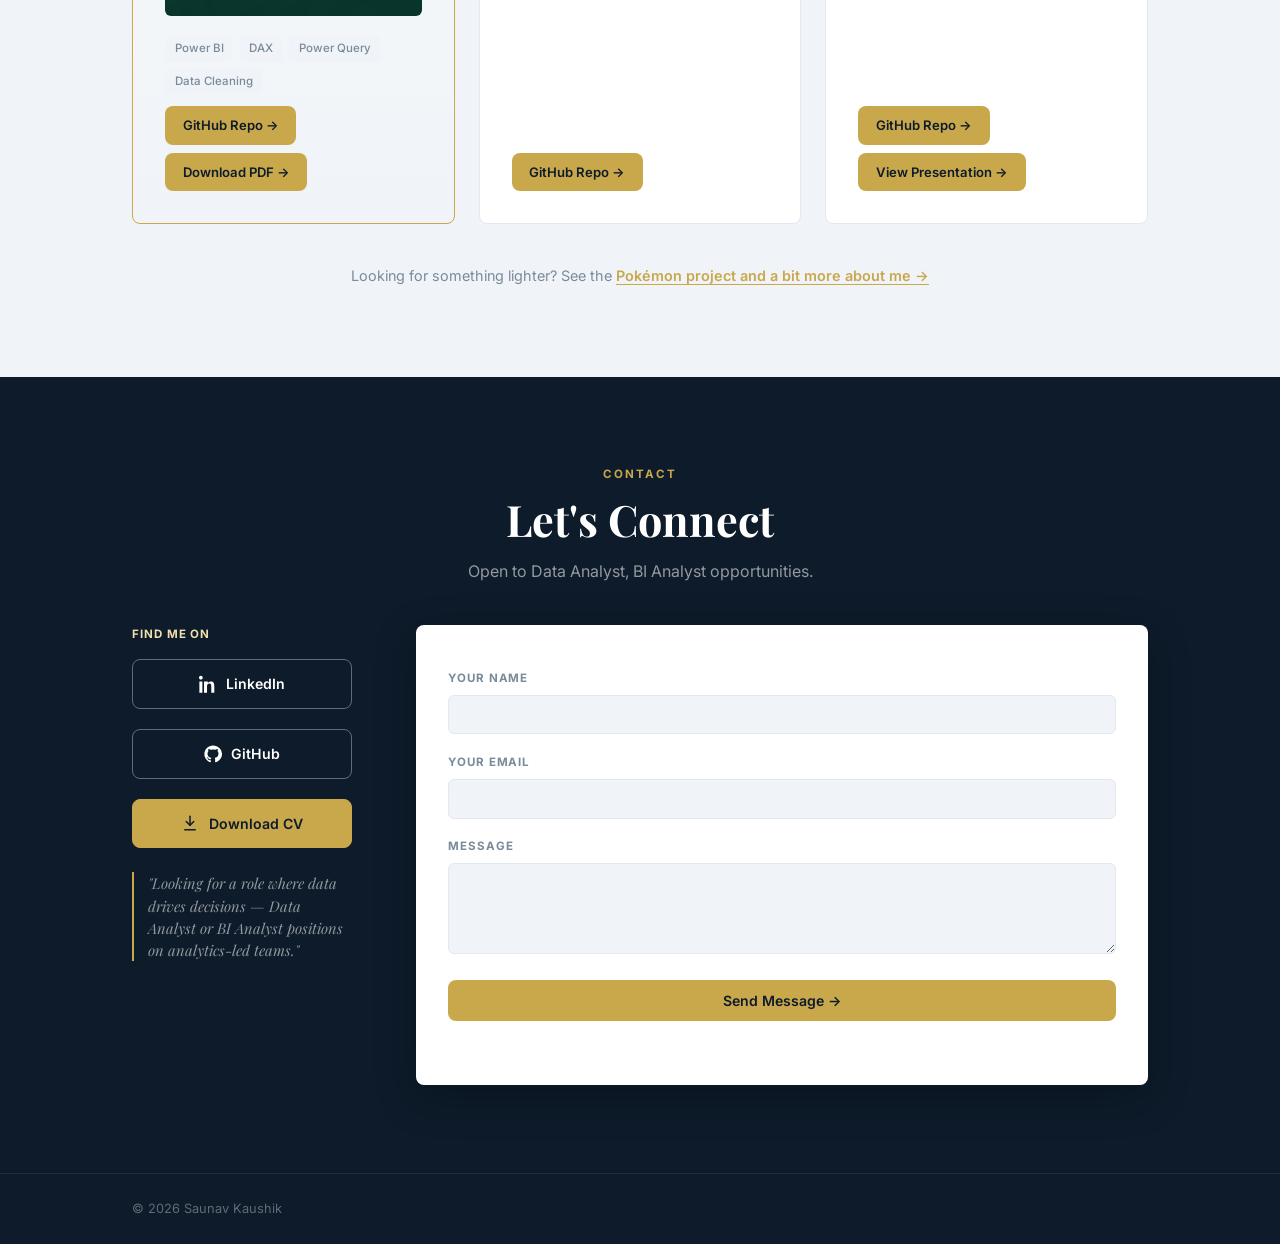
==== commit 335bdeb6: "Update index.html" ====
--- a/index.html
+++ b/index.html
@@ -209,7 +209,7 @@
             <li>Freight-to-value ratio is flat (~65%) across every carrier and the worst-performing carrier isn't cheaper, so there's no cost trade-off justifying its use.</li>
           </ul>
           <div class="project-screenshots single" style="grid-template-columns: 1fr;">
-            <img src="img/warehouse-cover.jpg" alt="Warehouse Logistics Operations Dashboard cover" />
+            <img src="img/warehouse-cover.jpg" alt="Warehouse Logistics Operations Dashboard cover" style="aspect-ratio: 1000/563;"/>
           </div>
           <ul class="project-tags">
             <li>Power BI</li>
@@ -236,7 +236,7 @@
             <li>Magnolia has the highest average price despite a below-average superhost % and response rate, because of the highest average number of bedrooms of any neighborhood.</li>
           </ul>
           <div class="project-screenshots single" style="grid-template-columns: 1fr;">
-            <img src="https://raw.githubusercontent.com/Saunavkaushik/AirBNB-Tableau/main/AirBNB_cover.png" alt="Seattle Airbnb Analysis Cover" />
+            <img src="https://raw.githubusercontent.com/Saunavkaushik/AirBNB-Tableau/main/AirBNB_cover.png" alt="Seattle Airbnb Analysis Cover" style="aspect-ratio: 1751/898;"/>
           </div>
           <ul class="project-tags">
             <li>Data Visualisation</li>
--- a/css/style.css
+++ b/css/style.css
@@ -359,17 +359,7 @@
   overflow: hidden;
   margin: 0.5rem 0;
 }
-.project-screenshots img {
-  width: 100%;
-  height: 120px;
-  object-fit: cover;
-  object-position: top;
-  display: block;
-}
-
-.project-screenshots.single img {
-  height: 200px;
-}
+
 
 /* ── PROJECT ANALYSIS BULLETS ── */
 .project-analysis {
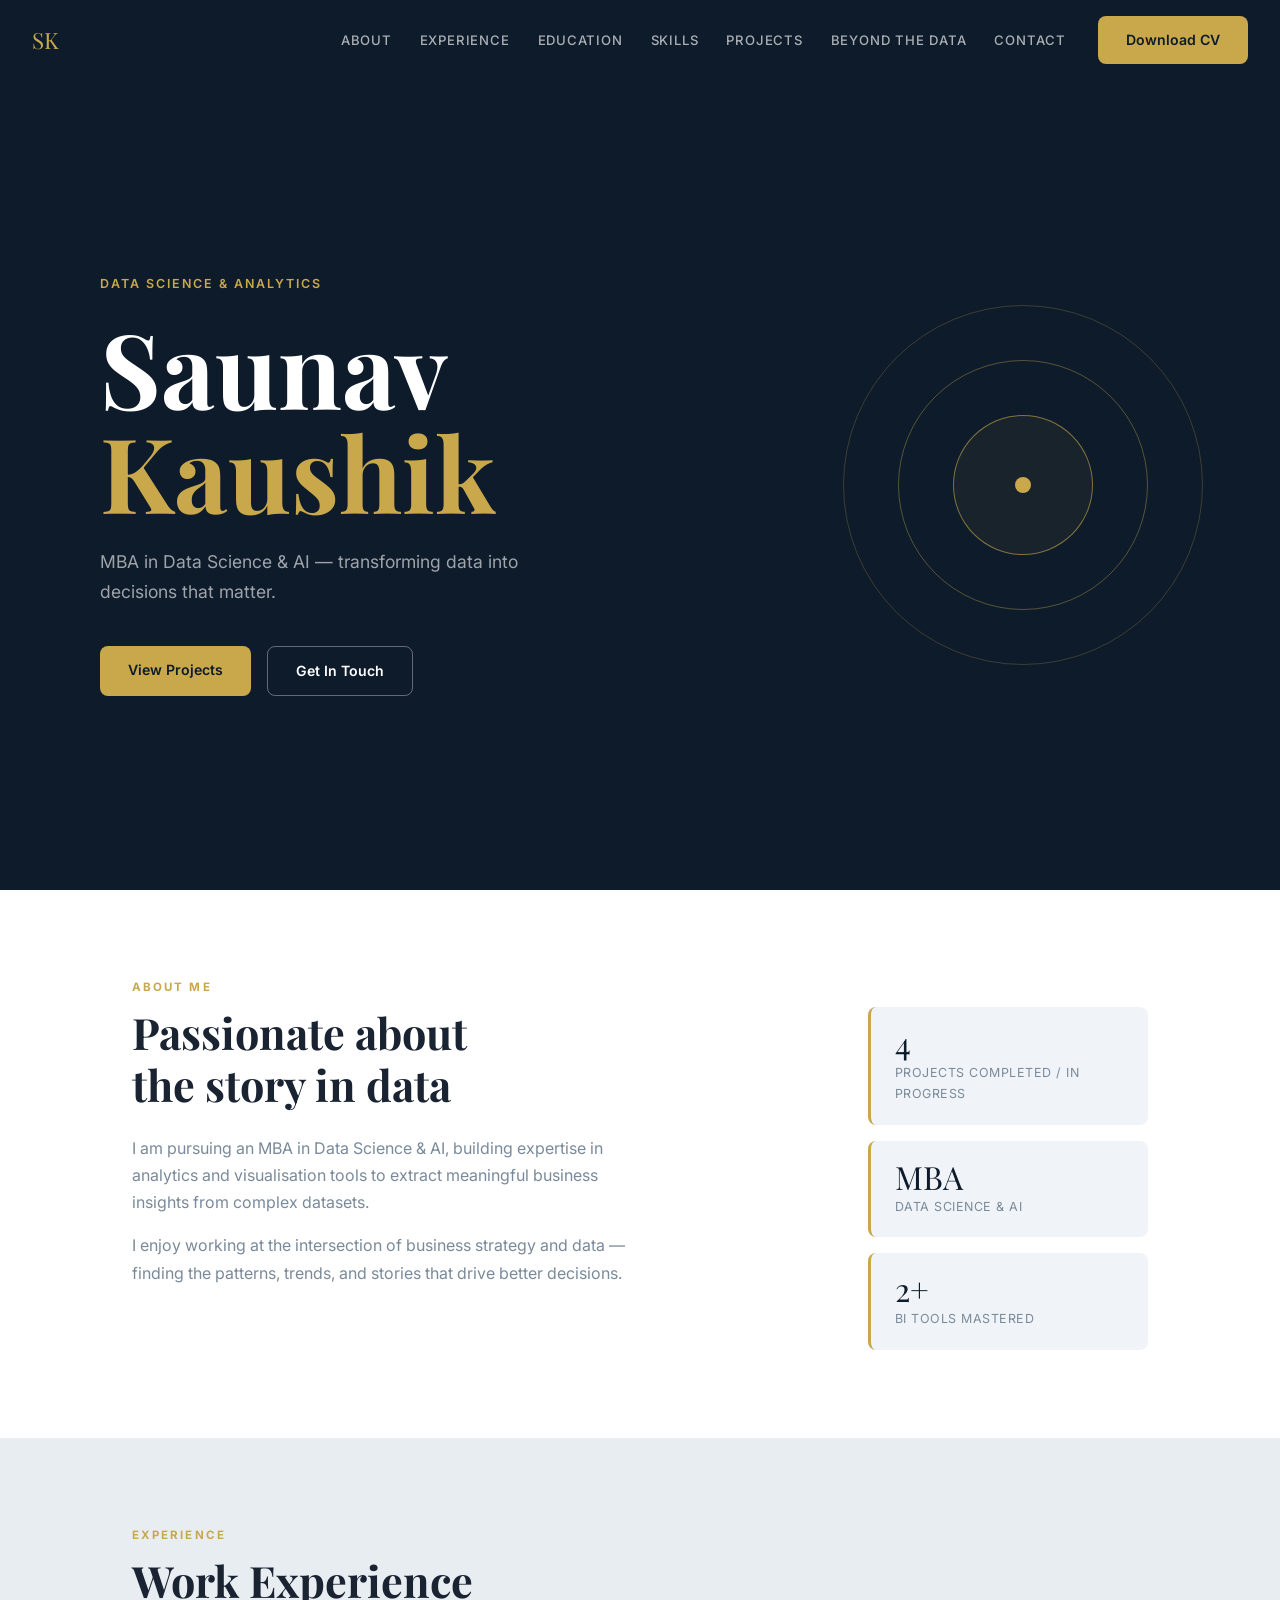
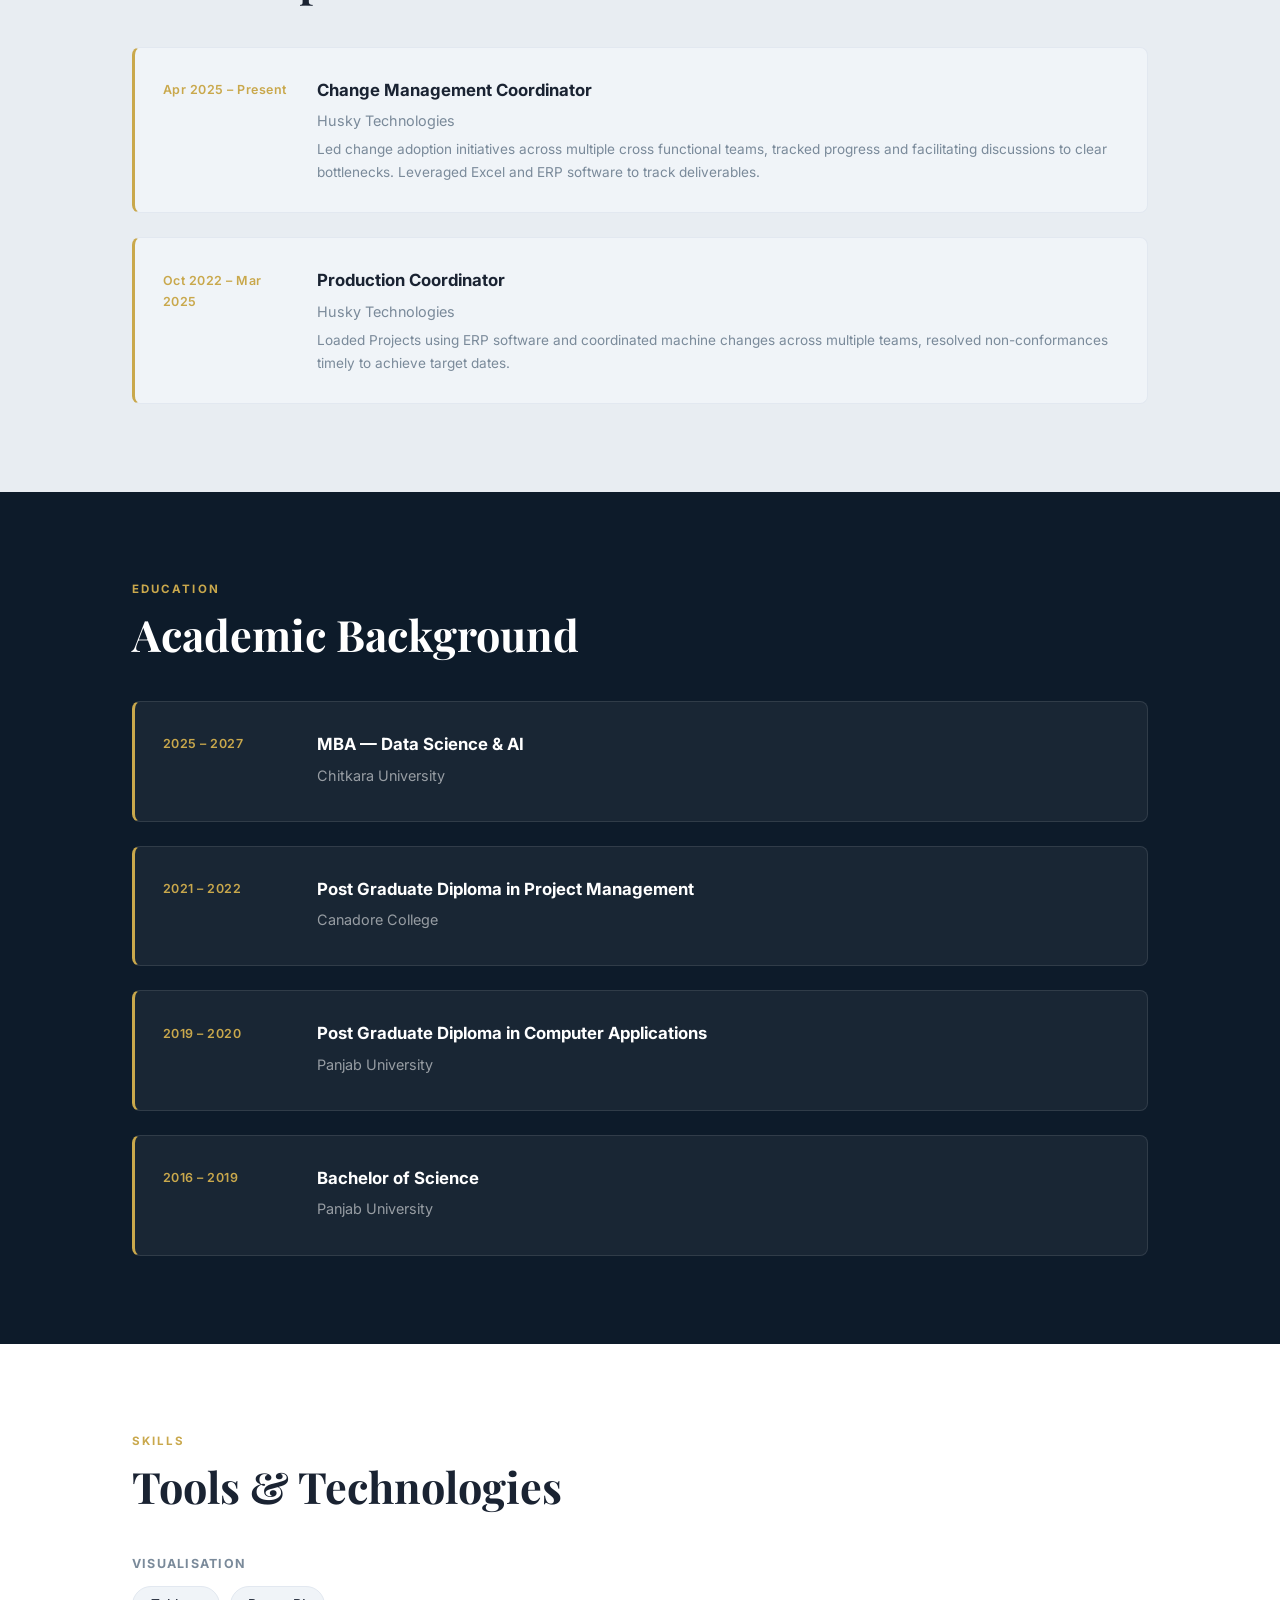
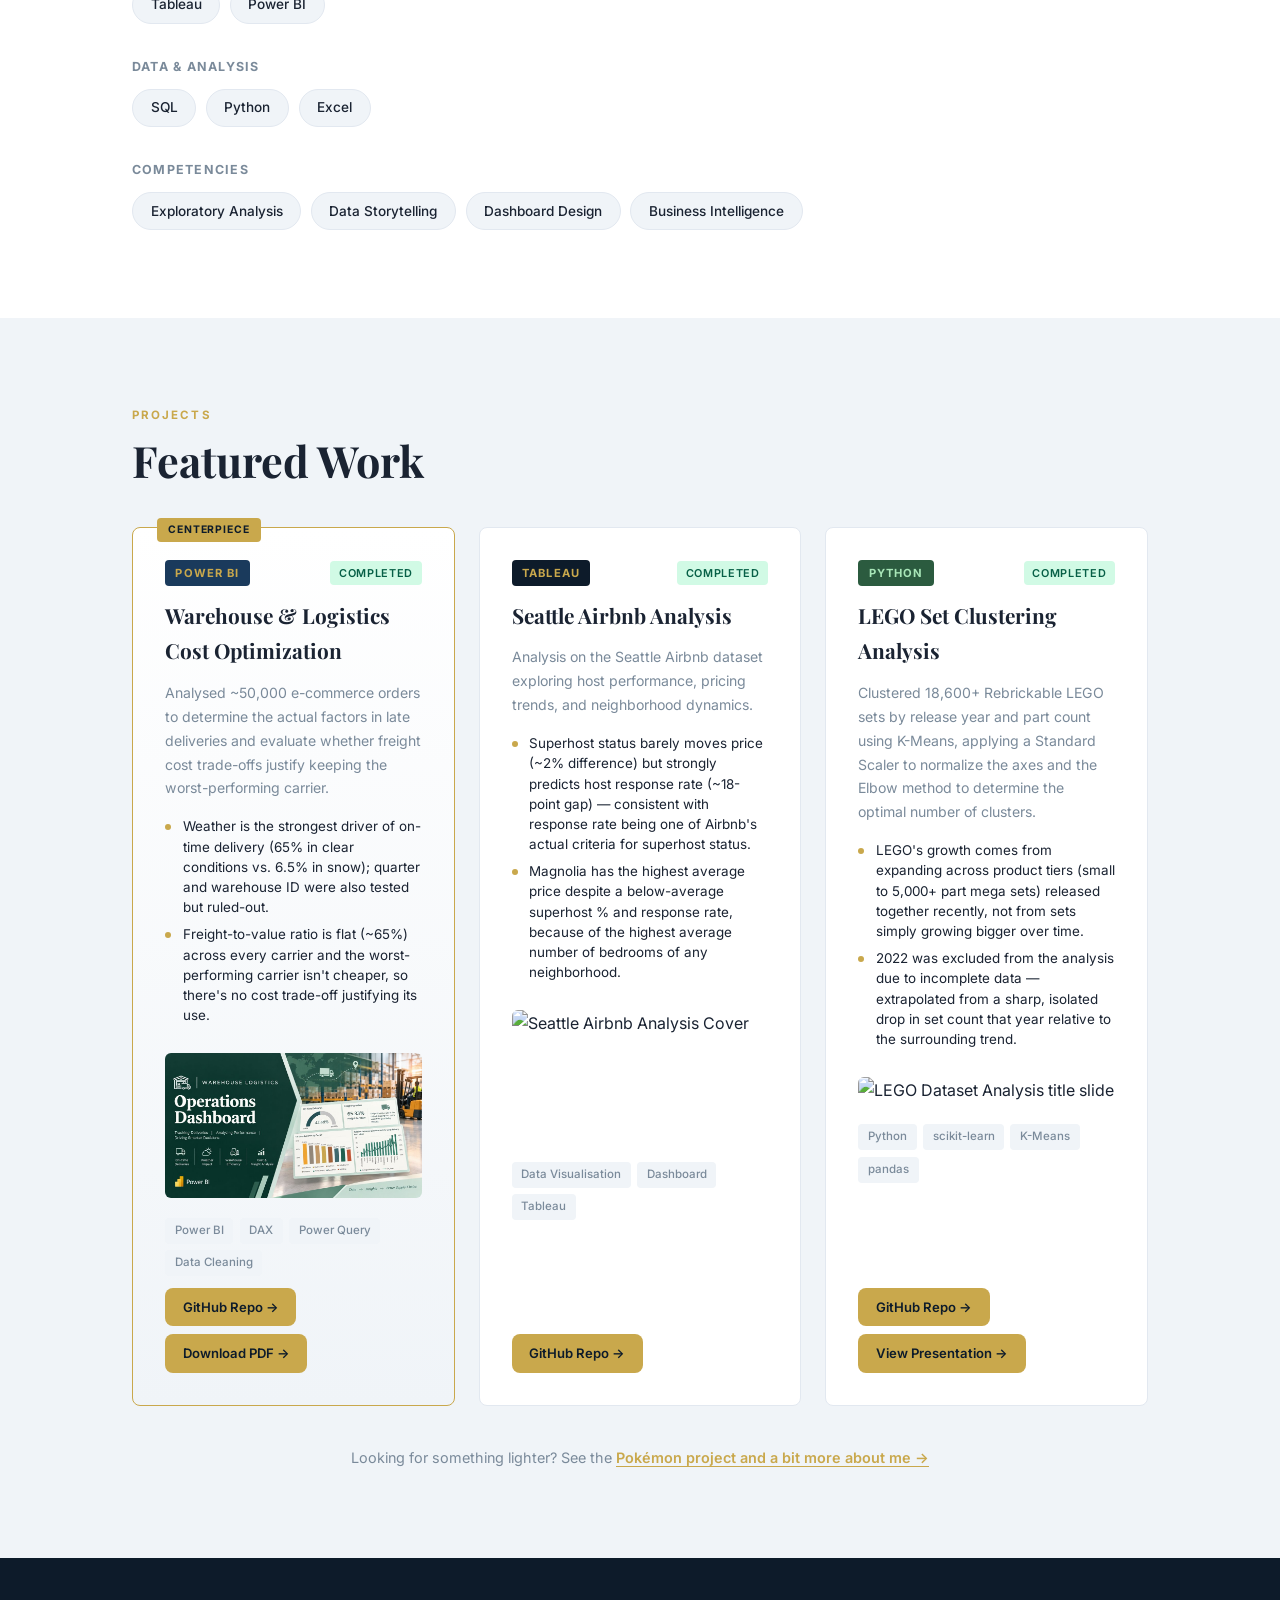
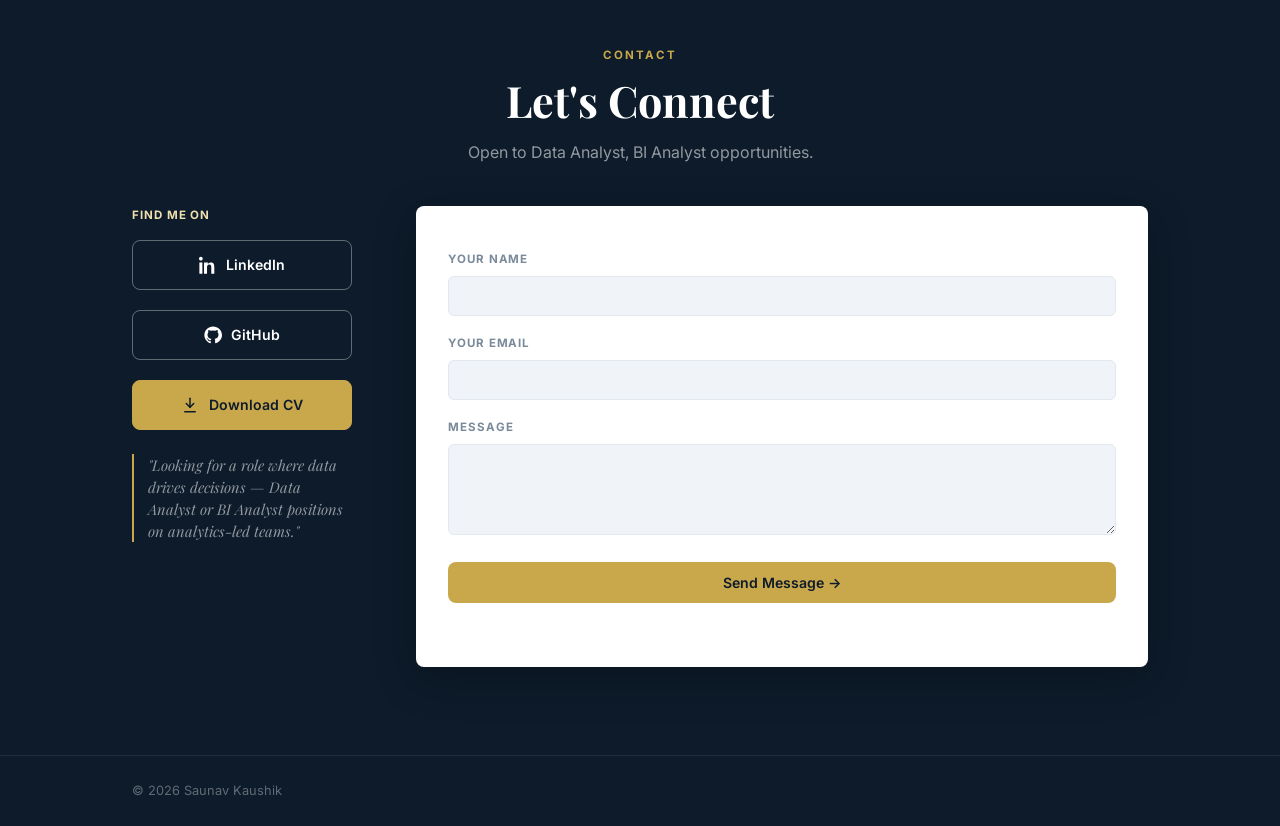
==== commit 18efcffb: "Update index.html" ====
--- a/index.html
+++ b/index.html
@@ -25,7 +25,7 @@
       <li><a href="fun.html">Beyond the Data</a></li>
       <li><a href="#contact">Contact</a></li>
     </ul>
-    <a href="https://drive.google.com/file/d/1kFfxO5dyubmi68KcShXfpRw0i6iBNI6o/view?usp=drive_link" target="_blank" class="btn btn-nav">Download CV</a>
+    <a href="https://drive.google.com/file/d/1H4Xa-g-82Menu0v6tc31sy-bu8vZNYSy/view?usp=drive_link" target="_blank" class="btn btn-nav">Download CV</a>
   </nav>
 
   <!-- HERO -->
--- a/css/style.css
+++ b/css/style.css
@@ -260,6 +260,13 @@
 .project-card p { font-size: 0.88rem; color: var(--muted); }
 .project-tags {
   list-style: none; display: flex; flex-wrap: wrap; gap: 0.4rem;
+}
+
+.project-screenshots.single img {
+  width: 100%;
+  object-fit: cover;
+  object-position: center;
+  display: block;
 }
 .project-tags li {
   font-size: 0.72rem; font-weight: 500;
